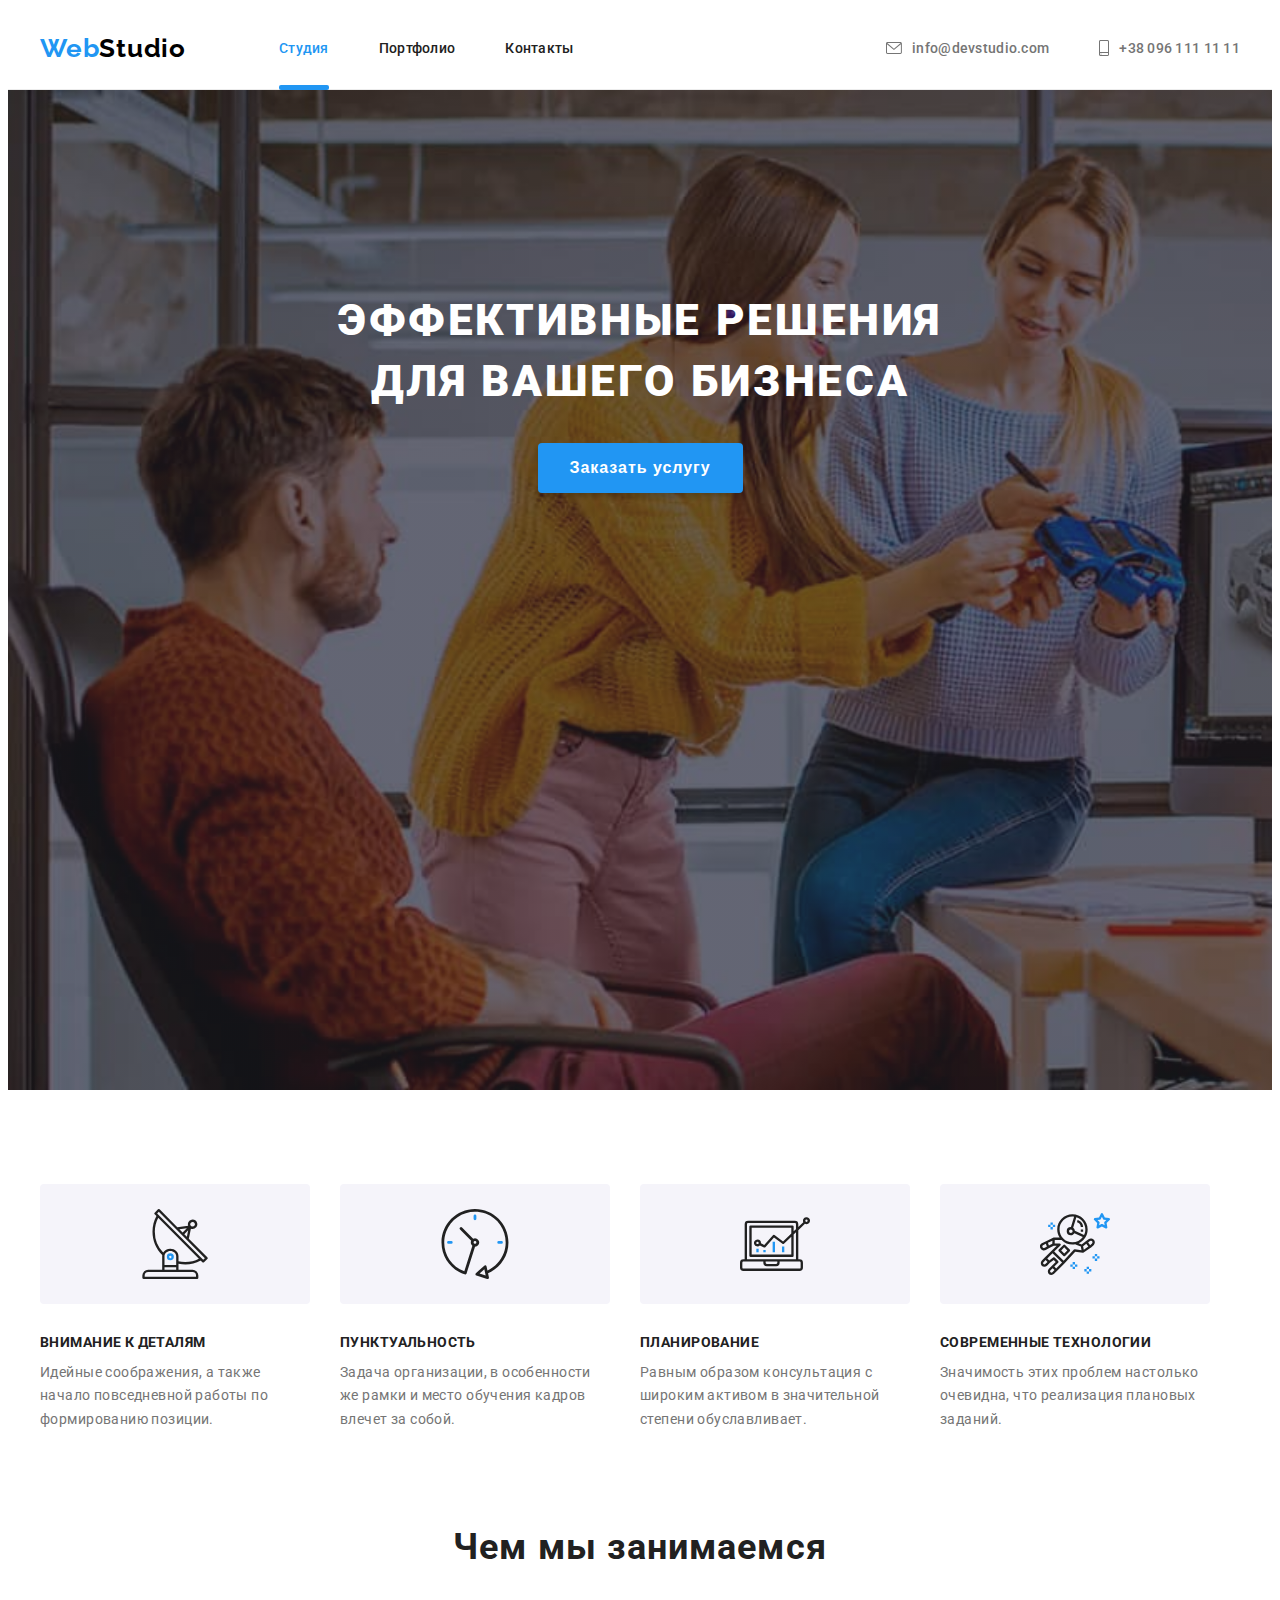
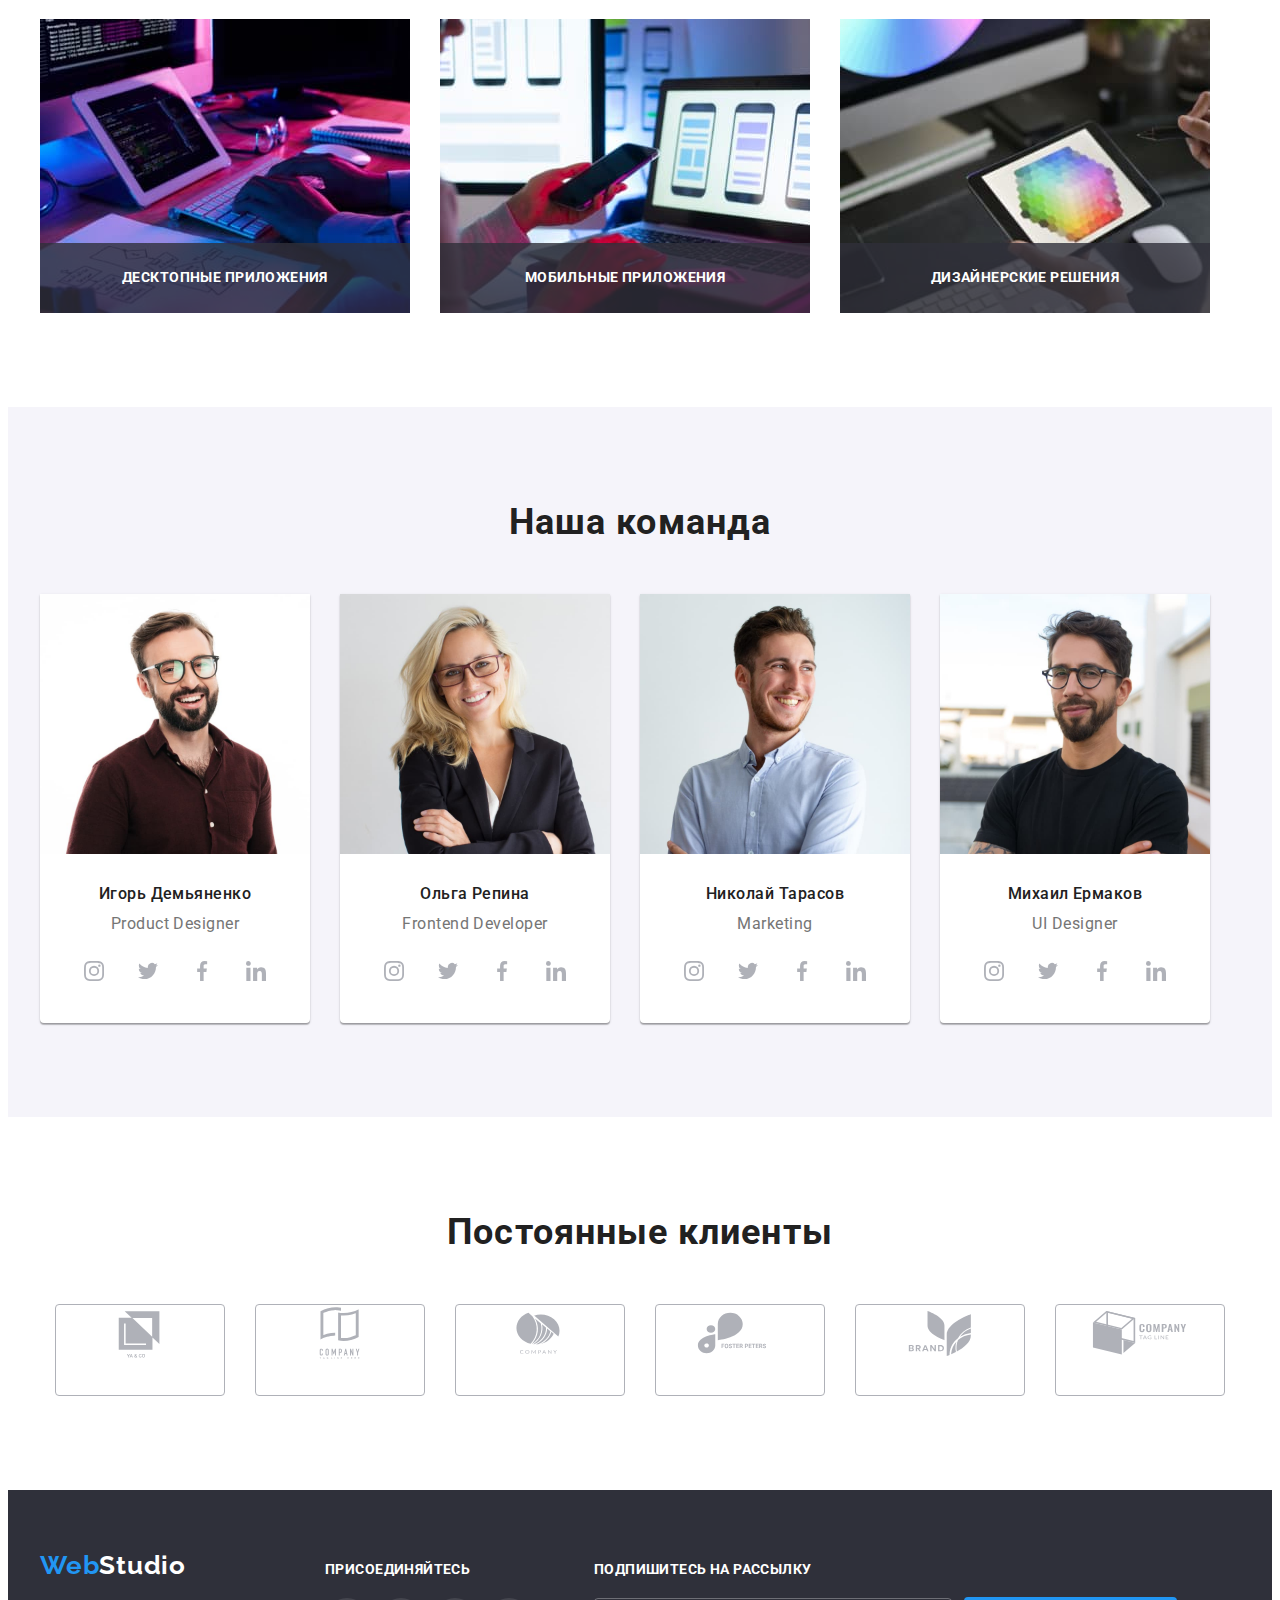
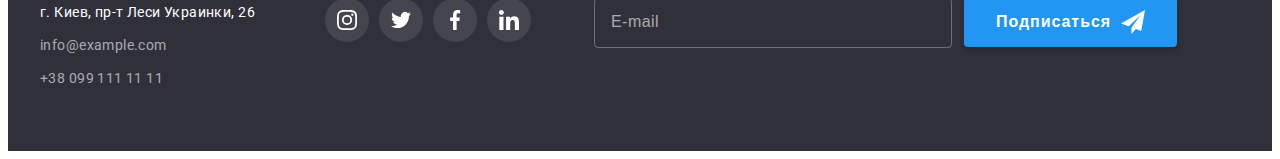
==== index.html @ 8b1d90b0 "clone" ====
<!DOCTYPE html>
<html lang="ru">
    <head>
        <meta charset="UTF-8" />
        <meta http-equiv="X-UA-Compatible" content="IE=edge" />
        <meta name="viewport" content="width=device-width, initial-scale=1.0" />
        <title>WebStudio</title>
        <link rel="preconnect" href="https://fonts.googleapis.com" />
        <link rel="preconnect" href="https://fonts.gstatic.com" crossorigin />
        <link
            href="https://fonts.googleapis.com/css2?family=Raleway:wght@700&family=Roboto:wght@400;500;700;900&display=swap"
            rel="stylesheet"
        />
        <link
            rel="stylesheet"
            href="https://cdnjs.cloudflare.com/ajax/libs/modern-normalize/1.1.0/modern-normalize.min.css"
            integrity="sha512-wpPYUAdjBVSE4KJnH1VR1HeZfpl1ub8YT/NKx4PuQ5NmX2tKuGu6U/JRp5y+Y8XG2tV+wKQpNHVUX03MfMFn9Q=="
            crossorigin="anonymous"
            referrerpolicy="no-referrer"
        />
        <link rel="stylesheet" href="./css/style.css" />
    </head>

    <body>
        <!-- HEADER -->
        <header class="header">
            <div class="header-container container">
                <nav class="navigation">
                    <a lang="en" class="logo-header logo" href="./index.html"
                        >Web<span class="logo-accent-header">Studio</span></a
                    >
                    <ul class="nav-list list">
                        <li class="nav-list-item">
                            <a class="nav-list-link current" href="">Студия</a>
                        </li>
                        <li class="nav-list-item">
                            <a class="nav-list-link" href="./portfolio.html"
                                >Портфолио</a
                            >
                        </li>
                        <li class="nav-list-item">
                            <a class="nav-list-link" href="">Контакты</a>
                        </li>
                    </ul>
                </nav>
                <ul class="contact-list list">
                    <li class="contact-list-item">
                        <a
                            class="contact-list-link"
                            href="mailto:info@devstudio.com"
                        >
                            <svg class="icon-header" width="16" height="12">
                                <use
                                    href="./images/icons.svg#icon-envelope"
                                ></use>
                            </svg>
                            info@devstudio.com
                        </a>
                    </li>
                    <li class="contact-list-item">
                        <a class="contact-list-link" href="tel:+380961111111">
                            <svg class="icon-header" width="10" height="16">
                                <use
                                    href="./images/icons.svg#icon-smartphone"
                                ></use>
                            </svg>
                            +38 096 111 11 11</a
                        >
                    </li>
                </ul>
            </div>
        </header>

        <main>
            <!-- HERO -->
            <section class="hero">
                <div class="hero-container container">
                    <h1 class="main-title title">
                        Эффективные решения для вашего бизнеса
                    </h1>
                    <button class="btn hero-btn" type="button" data-modal-open>
                        Заказать услугу
                    </button>
                </div>
            </section>

            <!-- BENEFITS -->
            <section class="benefits">
                <div class="benefits-container container">
                    <h2 class="title visually-hidden">Наши преимущества</h2>
                    <ul class="benefits-list list">
                        <li class="benefits-list-item">
                            <div class="benefits-background">
                                <svg
                                    class="benefits-icon"
                                    width="70"
                                    height="70"
                                >
                                    <use
                                        href="./images/icons.svg#icon-antenna"
                                    ></use>
                                </svg>
                            </div>
                            <h3 class="subtitle title-theme-dark">
                                Внимание к деталям
                            </h3>
                            <p class="description">
                                Идейные соображения, а также начало повседневной
                                работы по формированию позиции.
                            </p>
                        </li>
                        <li class="benefits-list-item">
                            <div class="benefits-background">
                                <svg
                                    class="benefits-icon"
                                    width="70"
                                    height="70"
                                >
                                    <use
                                        href="./images/icons.svg#icon-clock"
                                    ></use>
                                </svg>
                            </div>
                            <h3 class="subtitle title-theme-dark">
                                Пунктуальность
                            </h3>
                            <p class="description">
                                Задача организации, в особенности же рамки и
                                место обучения кадров влечет за собой.
                            </p>
                        </li>
                        <li class="benefits-list-item">
                            <div class="benefits-background">
                                <svg
                                    class="benefits-icon"
                                    width="70"
                                    height="70"
                                >
                                    <use
                                        href="./images/icons.svg#icon-diagram"
                                    ></use>
                                </svg>
                            </div>
                            <h3 class="subtitle title-theme-dark">
                                Планирование
                            </h3>
                            <p class="description">
                                Равным образом консультация с широким активом в
                                значительной степени обуславливает.
                            </p>
                        </li>
                        <li class="benefits-list-item">
                            <div class="benefits-background">
                                <svg
                                    class="benefits-icon"
                                    width="70"
                                    height="70"
                                >
                                    <use
                                        href="./images/icons.svg#icon-astronaut"
                                    ></use>
                                </svg>
                            </div>
                            <h3 class="subtitle title-theme-dark">
                                Современные технологии
                            </h3>
                            <p class="description">
                                Значимость этих проблем настолько очевидна, что
                                реализация плановых заданий.
                            </p>
                        </li>
                    </ul>
                </div>
            </section>

            <!-- SERVICES -->
            <section class="services container">
                <h2 class="services-title title">Чем мы занимаемся</h2>
                <ul class="services-list list">
                    <li class="services-list-item">
                        <div class="services-image">
                            <img
                                src="./images/text-input.jpg"
                                alt="Ввод текста"
                                width="370"
                                height="294"
                            />
                            <div class="services-name">
                                <h3 class="services-description">
                                    Десктопные приложения
                                </h3>
                            </div>
                        </div>
                    </li>
                    <li class="services-list-item">
                        <div class="services-image">
                            <img
                                src="./images/mobile.jpg"
                                alt="Работа с мобильным приложением"
                                width="370"
                                height="294"
                            />
                            <div class="services-name">
                                <h3 class="services-description">
                                    Мобильные приложения
                                </h3>
                            </div>
                        </div>
                    </li>
                    <li class="services-list-item">
                        <div class="services-image">
                            <img
                                src="./images/colors-palette.jpg"
                                alt="Работа с цветовой гаммой"
                                width="370"
                                height="294"
                            />
                            <div class="services-name">
                                <h3 class="services-description">
                                    Дизайнерские решения
                                </h3>
                            </div>
                        </div>
                    </li>
                </ul>
            </section>

            <!-- TEAM -->
            <section class="team">
                <div class="team-container container">
                    <h2 class="team-title title">Наша команда</h2>
                    <ul class="employees-list list">
                        <li class="employee-card">
                            <img
                                class="employee-photo"
                                src="./images/product-designer.jpg"
                                alt="Игорь Демьяненко"
                                width="270"
                                height="260"
                            />
                            <div class="employee-description">
                                <h3 class="employee-name">Игорь Демьяненко</h3>
                                <p lang="en" class="employee-position">
                                    Product Designer
                                </p>
                                <ul class="social-link-list list">
                                    <li class="social-list-item">
                                        <a href="" class="social-link">
                                            <svg
                                                class="social-link-logo"
                                                width="20"
                                                height="20"
                                            >
                                                <use
                                                    href="./images/icons.svg#icon-instagram"
                                                ></use>
                                            </svg>
                                        </a>
                                    </li>
                                    <li class="social-list-item">
                                        <a href="" class="social-link">
                                            <svg
                                                class="social-link-logo"
                                                width="20"
                                                height="20"
                                            >
                                                <use
                                                    href="./images/icons.svg#icon-twitter"
                                                ></use>
                                            </svg>
                                        </a>
                                    </li>
                                    <li class="social-list-item">
                                        <a href="" class="social-link">
                                            <svg
                                                class="social-link-logo"
                                                width="20"
                                                height="20"
                                            >
                                                <use
                                                    href="./images/icons.svg#icon-facebook"
                                                ></use>
                                            </svg>
                                        </a>
                                    </li>
                                    <li class="social-list-item">
                                        <a href="" class="social-link">
                                            <svg
                                                class="social-link-logo"
                                                width="20"
                                                height="20"
                                            >
                                                <use
                                                    href="./images/icons.svg#icon-linkedin"
                                                ></use>
                                            </svg>
                                        </a>
                                    </li>
                                </ul>
                            </div>
                        </li>
                        <li class="employee-card">
                            <img
                                class="employee-photo"
                                src="./images/frontend-developer.jpg"
                                alt="Ольга Репина"
                                width="270"
                                height="260"
                            />
                            <div class="employee-description">
                                <h3 class="employee-name">Ольга Репина</h3>
                                <p lang="en" class="employee-position">
                                    Frontend Developer
                                </p>
                                <ul class="social-link-list list">
                                    <li class="social-list-item">
                                        <a href="" class="social-link">
                                            <svg
                                                class="social-link-logo"
                                                width="20"
                                                height="20"
                                            >
                                                <use
                                                    href="./images/icons.svg#icon-instagram"
                                                ></use>
                                            </svg>
                                        </a>
                                    </li>
                                    <li class="social-list-item">
                                        <a href="" class="social-link">
                                            <svg
                                                class="social-link-logo"
                                                width="20"
                                                height="20"
                                            >
                                                <use
                                                    href="./images/icons.svg#icon-twitter"
                                                ></use>
                                            </svg>
                                        </a>
                                    </li>
                                    <li class="social-list-item">
                                        <a href="" class="social-link">
                                            <svg
                                                class="social-link-logo"
                                                width="20"
                                                height="20"
                                            >
                                                <use
                                                    href="./images/icons.svg#icon-facebook"
                                                ></use>
                                            </svg>
                                        </a>
                                    </li>
                                    <li class="social-list-item">
                                        <a href="" class="social-link">
                                            <svg
                                                class="social-link-logo"
                                                width="20"
                                                height="20"
                                            >
                                                <use
                                                    href="./images/icons.svg#icon-linkedin"
                                                ></use>
                                            </svg>
                                        </a>
                                    </li>
                                </ul>
                            </div>
                        </li>
                        <li class="employee-card">
                            <img
                                class="employee-photo"
                                src="./images/marketing.jpg"
                                alt="Николай Тарасов"
                                width="270"
                                height="260"
                            />
                            <div class="employee-description">
                                <h3 class="employee-name">Николай Тарасов</h3>
                                <p lang="en" class="employee-position">
                                    Marketing
                                </p>
                                <ul class="social-link-list list">
                                    <li class="social-list-item">
                                        <a href="" class="social-link">
                                            <svg
                                                class="social-link-logo"
                                                width="20"
                                                height="20"
                                            >
                                                <use
                                                    href="./images/icons.svg#icon-instagram"
                                                ></use>
                                            </svg>
                                        </a>
                                    </li>
                                    <li class="social-list-item">
                                        <a href="" class="social-link">
                                            <svg
                                                class="social-link-logo"
                                                width="20"
                                                height="20"
                                            >
                                                <use
                                                    href="./images/icons.svg#icon-twitter"
                                                ></use>
                                            </svg>
                                        </a>
                                    </li>
                                    <li class="social-list-item">
                                        <a href="" class="social-link">
                                            <svg
                                                class="social-link-logo"
                                                width="20"
                                                height="20"
                                            >
                                                <use
                                                    href="./images/icons.svg#icon-facebook"
                                                ></use>
                                            </svg>
                                        </a>
                                    </li>
                                    <li class="social-list-item">
                                        <a href="" class="social-link">
                                            <svg
                                                class="social-link-logo"
                                                width="20"
                                                height="20"
                                            >
                                                <use
                                                    href="./images/icons.svg#icon-linkedin"
                                                ></use>
                                            </svg>
                                        </a>
                                    </li>
                                </ul>
                            </div>
                        </li>
                        <li class="employee-card">
                            <img
                                class="employee-photo"
                                src="./images/ui-designer.jpg"
                                alt="Михаил Ермаков"
                                width="270"
                                height="260"
                            />
                            <div class="employee-description">
                                <h3 class="employee-name">Михаил Ермаков</h3>
                                <p lang="en" class="employee-position">
                                    UI Designer
                                </p>
                                <ul class="social-link-list list">
                                    <li class="social-list-item">
                                        <a href="" class="social-link">
                                            <svg
                                                class="social-link-logo"
                                                width="20"
                                                height="20"
                                            >
                                                <use
                                                    href="./images/icons.svg#icon-instagram"
                                                ></use>
                                            </svg>
                                        </a>
                                    </li>
                                    <li class="social-list-item">
                                        <a href="" class="social-link">
                                            <svg
                                                class="social-link-logo"
                                                width="20"
                                                height="20"
                                            >
                                                <use
                                                    href="./images/icons.svg#icon-twitter"
                                                ></use>
                                            </svg>
                                        </a>
                                    </li>
                                    <li class="social-list-item">
                                        <a href="" class="social-link">
                                            <svg
                                                class="social-link-logo"
                                                width="20"
                                                height="20"
                                            >
                                                <use
                                                    href="./images/icons.svg#icon-facebook"
                                                ></use>
                                            </svg>
                                        </a>
                                    </li>
                                    <li class="social-list-item">
                                        <a href="" class="social-link">
                                            <svg
                                                class="social-link-logo"
                                                width="20"
                                                height="20"
                                            >
                                                <use
                                                    href="./images/icons.svg#icon-linkedin"
                                                ></use>
                                            </svg>
                                        </a>
                                    </li>
                                </ul>
                            </div>
                        </li>
                    </ul>
                </div>
            </section>

            <!-- CLIENTS -->
            <section class="clients">
                <div class="clients-container container">
                    <h2 class="clients-title title">Постоянные клиенты</h2>
                    <ul class="clients-list list">
                        <li class="clients-list-item">
                            <a class="clients-link" href="">
                                <svg
                                    class="clients-logo"
                                    width="106"
                                    height="60"
                                >
                                    <use
                                        href="./images/icons.svg#icon-logo-ya"
                                    ></use>
                                </svg>
                            </a>
                        </li>
                        <li class="clients-list-item">
                            <a class="clients-link" href="">
                                <svg
                                    class="clients-logo"
                                    width="106"
                                    height="60"
                                >
                                    <use
                                        href="./images/icons.svg#icon-logo-company-tag"
                                    ></use>
                                </svg>
                            </a>
                        </li>
                        <li class="clients-list-item">
                            <a class="clients-link" href="">
                                <svg
                                    class="clients-logo"
                                    width="106"
                                    height="60"
                                >
                                    <use
                                        href="./images/icons.svg#icon-logo-company"
                                    ></use>
                                </svg>
                            </a>
                        </li>
                        <li class="clients-list-item">
                            <a class="clients-link" href="">
                                <svg
                                    class="clients-logo"
                                    width="106"
                                    height="60"
                                >
                                    <use
                                        href="./images/icons.svg#icon-logo-foster"
                                    ></use>
                                </svg>
                            </a>
                        </li>
                        <li class="clients-list-item">
                            <a class="clients-link" href="">
                                <svg
                                    class="clients-logo"
                                    width="106"
                                    height="60"
                                >
                                    <use
                                        href="./images/icons.svg#icon-logo-brand"
                                    ></use>
                                </svg>
                            </a>
                        </li>
                        <li class="clients-list-item">
                            <a class="clients-link" href="">
                                <svg
                                    class="clients-logo"
                                    width="106"
                                    height="60"
                                >
                                    <use
                                        href="./images/icons.svg#icon-logo-cube"
                                    ></use>
                                </svg>
                            </a>
                        </li>
                    </ul>
                </div>
            </section>
        </main>

        <footer class="footer">
            <div class="footer-container container">
                <div class="footer-first-column">
                    <a class="logo-footer logo" lang="en" href="./index.html"
                        >Web<span class="logo-accent-footer">Studio</span></a
                    >
                    <address>
                        <ul class="contact-list-footer list">
                            <li class="contact-list-item">
                                <a
                                    class="contact-list-link"
                                    href="https://goo.gl/maps/PYqKrLdg8AjsLL8RA"
                                    target="_blank"
                                    rel="noopener noreferrer"
                                    ><span class="legal-address"
                                        >г. Киев, пр-т Леси Украинки, 26</span
                                    ></a
                                >
                            </li>
                            <li class="contact-list-item">
                                <a
                                    class="contact-list-footer link"
                                    href="mailto:info@example.com"
                                    >info@example.com</a
                                >
                            </li>
                            <li class="contact-list-item">
                                <a
                                    class="contact-list-footer link"
                                    href="tel:+380961111111"
                                    >+38 099 111 11 11</a
                                >
                            </li>
                        </ul>
                    </address>
                </div>
                <div class="subscription-buttons">
                    <p class="join">Присоединяйтесь</p>
                    <ul class="social-link-list-footer list">
                        <li class="social-list-item-footer">
                            <a href="" class="social-link-footer">
                                <svg
                                    class="social-link-logo-footer"
                                    width="20"
                                    height="20"
                                >
                                    <use
                                        href="./images/icons.svg#icon-instagram"
                                    ></use>
                                </svg>
                            </a>
                        </li>
                        <li class="social-list-item-footer">
                            <a href="" class="social-link-footer">
                                <svg
                                    class="social-link-logo-footer"
                                    width="20"
                                    height="20"
                                >
                                    <use
                                        href="./images/icons.svg#icon-twitter"
                                    ></use>
                                </svg>
                            </a>
                        </li>
                        <li class="social-list-item-footer">
                            <a href="" class="social-link-footer">
                                <svg
                                    class="social-link-logo-footer"
                                    width="20"
                                    height="20"
                                >
                                    <use
                                        href="./images/icons.svg#icon-facebook"
                                    ></use>
                                </svg>
                            </a>
                        </li>
                        <li class="social-list-item-footer">
                            <a href="" class="social-link-footer">
                                <svg
                                    class="social-link-logo-footer"
                                    width="20"
                                    height="20"
                                >
                                    <use
                                        href="./images/icons.svg#icon-linkedin"
                                    ></use>
                                </svg>
                            </a>
                        </li>
                    </ul>
                </div>

                <div class="mail-outs">
                    <p class="subcribe">Подпишитесь на рассылку</p>
                    <form class="footer-form">
                        <label for="">
                            <input
                                type="email"
                                name="email"
                                placeholder="E-mail"
                            />
                        </label>
                        <button class="btn footer-btn" type="submit">
                            Подписаться
                            <svg class="icon-send" width="24" height="24">
                                <use href="./images/icons.svg#icon-send"></use>
                            </svg>
                        </button>
                    </form>
                </div>
            </div>
        </footer>

        <div class="backdrop is-hidden" data-modal>
            <div class="modal">
                <button type="button" class="modal-close-btn" data-modal-close>
                    <svg class="modal-close-icon" width="11" height="11">
                        <use href="./images/icons.svg#close-icon"></use>
                    </svg>
                </button>

                <form class="modal-form">
                    <p class="modal-appeal">
                        Оставьте свои данные, мы вам перезвоним
                    </p>
                    <div class="modal-form-field">
                        <label for="name" class="modal-label">Имя </label>
                        <div class="contact-input-wrapper">
                            <input
                                class="contact-input"
                                type="name"
                                name="name"
                                id="name"
                            />
                            <svg class="contact-icon" width="18" height="18">
                                <use
                                    href="./images/icons.svg#person-icon"
                                ></use>
                            </svg>
                        </div>
                    </div>
                    <div class="modal-form-field">
                        <label for="tel" class="modal-label">Телефон </label>
                        <div class="contact-input-wrapper">
                            <input
                                class="contact-input"
                                type="tel"
                                name="tel"
                                id="tel"
                            />
                            <svg class="contact-icon" width="18" height="18">
                                <use href="./images/icons.svg#phone-icon"></use>
                            </svg>
                        </div>
                    </div>
                    <div class="modal-form-field">
                        <label for="mail" class="modal-label">Почта </label>
                        <div class="contact-input-wrapper">
                            <input
                                class="contact-input"
                                type="email"
                                name="email"
                                id="mail"
                            />
                            <svg class="contact-icon" width="18" height="18">
                                <use href="./images/icons.svg#email-icon"></use>
                            </svg>
                        </div>
                    </div>
                    <div class="modal-form-field">
                        <label for="comment" class="modal-label"
                            >Комментарий</label
                        >
                        <textarea
                            class="comment-area"
                            name="comment"
                            id="comment"
                            placeholder="Введите текст"
                            rows="6"
                        ></textarea>
                    </div>
                    <div class="modal-form-field">
                        <div class="agreement-wrapper">
                            <input
                                class="checkbox visually-hidden"
                                type="checkbox"
                                name="agreement"
                                id="agree"
                            />
                            <label for="agree" class="checkbox-label"
                                >Соглашаюсь с рассылкой и принимаю
                                <a class="agreement-policy" href="#"
                                    >Условия договора</a
                                ></label
                            >
                        </div>
                    </div>
                    <button class="btn modal-btn" type="submit">
                        Отправить
                    </button>
                </form>
            </div>
        </div>

        <script src="./js/modal.js"></script>
    </body>
</html>
---- css/style.css ----
:root {
    --primary-font-family: 'Roboto', sans-serif;
    --secondary-font-family: 'Raleway', sans-serif;
    --primary-text-color-theme-dark: #212121;
    --secondary-text-color-theme-dark: #757575;
    --text-color-theme-light: #ffffff;
    --accent-color: #2196f3;
    --background-dark-theme: #2f303a;
    --background-light-theme: #f5f4fa;
    --logo-accent-header: #000000;
    --button-background-hover-focus: #188ce8;
    --text-color-contact: rgba(255, 255, 255, 0.6);
    --border-color: #ececec;
    --clients-logo-border: #afb1b8;
    --animation-timing-function: cubic-bezier(0.4, 0, 0.2, 1);
}

body {
    font-family: var(--primary-font-family);
    font-size: 14px;
    letter-spacing: 0.03em;

    color: var(--primary-text-color-theme-dark);
}

h1,
h2,
h3,
h4,
h5,
h6,
p {
    margin-top: 0;
    margin-bottom: 0;
}

ul,
ol {
    margin-top: 0;
    margin-bottom: 0;
    padding-left: 0;
}

.list {
    list-style: none;
}

a {
    text-decoration: none;
}

.container {
    width: 1200px;
    padding-left: 15px;
    padding-right: 15px;
    margin-left: auto;
    margin-right: auto;
}

img {
    display: block;
    max-width: 100%;
    height: auto;
}

/*=====START COMPONENTS=====*/

.logo {
    font-family: var(--secondary-font-family);
    font-weight: 700;
    font-size: 26px;
    line-height: 1.2;
    letter-spacing: 0.03em;

    color: var(--accent-color);
}

.logo-accent-header {
    color: var(--logo-accent-header);
}

.logo-accent-footer {
    color: var(--text-color-theme-light);
}

.btn {
    font-weight: 700;
    font-size: 16px;
    line-height: 1.87;
    letter-spacing: 0.06em;

    padding: 10px 32px;
    border: none;
    border-radius: 4px;

    box-shadow: 0px 4px 4px rgba(0, 0, 0, 0.15);
    background-color: var(--accent-color);
    color: var(--text-color-theme-light);

    cursor: pointer;

    transition: background-color 250ms var(--animation-timing-function);
}

.modal-btn:hover,
.modal-btn:focus {
    background-color: var(--button-background-hover-focus);
    color: var(--text-color-theme-light);
}

.title {
    font-weight: 700;
    font-size: 36px;
    line-height: 1.2;
    letter-spacing: 0.03em;
    text-align: center;

    color: var(--primary-text-color-theme-dark);
}

.visually-hidden {
    position: absolute;
    width: 1px;
    height: 1px;
    margin: -1px;
    padding: 0;
    overflow: hidden;
    border: 0;
    clip: rect(0 0 0 0);
}

section {
    padding-top: 94px;
    padding-bottom: 94px;
}

/*=====END COMPONENTS=====*/

/*=====START HEADER=====*/

.header {
    border-bottom: 1px solid var(--border-color);
}

.header-container {
    display: flex;
    align-items: center;
}

.navigation {
    display: flex;
    align-items: center;
}

.nav-list {
    display: flex;
}

.nav-list-item:not(:last-child) {
    margin-right: 50px;
}

.contact-list {
    display: flex;

    align-items: center;
    margin-left: auto;
}

.contact-list > .contact-list-item:not(:last-child) {
    margin-right: 50px;
}

.accent link {
    color: var(--accent-color);
}

.logo-header {
    margin-right: 93px;
}

.nav-list-link {
    position: relative;

    display: block;
    font-weight: 500;
    font-size: 14px;
    line-height: 1.2;
    letter-spacing: 0.02em;
    padding-top: 32px;
    padding-bottom: 32px;

    color: var(--primary-text-color-theme-dark);
}

.nav-list-link.current::after {
    content: '';
    position: absolute;
    left: 0;
    bottom: -1px;
    display: block;
    width: 100%;
    height: 5px;
    border-radius: 2px;
    background-color: var(--accent-color);
    transition: opacity 250ms var(--animation-timing-function);
}

.nav-list-link.current {
    color: var(--accent-color);
}

.nav-list-link:hover,
.nav-list-link:focus {
    color: var(--accent-color);
}

.contact-list-link {
    display: flex;
    align-items: center;
    font-weight: 500;
    font-size: 14px;
    line-height: 1.2;
    letter-spacing: 0.02em;

    color: var(--secondary-text-color-theme-dark);

    transition: color 250ms var(--animation-timing-function);
}

.contact-list-link:hover,
.contact-list-link:focus {
    color: var(--accent-color);
}

.icon-header {
    padding: 0;
    border: none;

    margin-right: 10px;

    fill: currentColor;
}

.icon-header:hover,
.icon-header:focus {
    fill: var(--accent-color);
}

/*=====END HEADER=====*/

/*=====START HERO=====*/

.hero {
    text-align: center;
    padding-top: 200px;
    padding-bottom: 200px;

    max-width: 1600px;
    margin: 0 auto;
    height: 600px;
    background-color: var(--background-dark-theme);
    background-image: linear-gradient(
            rgba(47, 48, 58, 0.4),
            rgba(47, 48, 58, 0.4)
        ),
        url(../images/hero-background.jpg);
    background-size: cover;
    background-repeat: no-repeat;
}

.main-title {
    font-weight: 900;
    font-size: 44px;
    line-height: 1.4;
    letter-spacing: 0.06em;
    text-transform: uppercase;

    width: 696px;
    margin: 0 auto 30px auto;

    color: var(--text-color-theme-light);
}

/*=====END HERO=====*/

/*=====START BENEFITS=====*/

.benefits-background {
    display: flex;
    background-color: var(--background-light-theme);

    margin-bottom: 30px;
    width: 270px;
    height: 120px;
    border-radius: 4px;
    align-items: center;
    justify-content: center;
}

.subtitle {
    font-weight: 700;
    font-size: 14px;
    line-height: 1.2;
    letter-spacing: 0.03em;
    text-transform: uppercase;

    margin-bottom: 10px;

    color: var(--primary-text-color-theme-dark);
}

.description {
    font-size: 14px;
    line-height: 1.7;
    letter-spacing: 0.03em;

    width: 270px;

    color: var(--secondary-text-color-theme-dark);
}

.benefits-list-item {
    display: block;
}

.benefits-list-item:not(:last-child) {
    margin-right: 30px;
}

.benefits-list {
    display: flex;
}

.services {
    padding-top: 0;
}

/*=====END BENEFITS======*/

/*=====START SERVICES=====*/

.services-title {
    margin-bottom: 50px;
}

.services-list {
    display: flex;
}

.services-list-item:not(:last-child) {
    margin-right: 30px;
}

.services-image {
    position: relative;
}

.services-description {
    position: absolute;
    left: 0;
    bottom: 0;

    width: 100%;
    height: 70px;
    display: flex;
    justify-content: center;
    align-items: center;

    font-size: 14px;
    line-height: 1.7;
    letter-spacing: 0.03em;

    color: var(--text-color-theme-light);
    text-transform: uppercase;
    text-align: center;
    background: rgba(47, 48, 58, 0.8);
}

/*=====END SERVICES=====*/

/*=====START TEAM=====*/

.team {
    background-color: var(--background-light-theme);
}

.team-title {
    margin-bottom: 50px;
}

.employees-list {
    display: flex;
}

.employee-card:not(:last-child) {
    margin-right: 30px;
}

.employee-card {
    box-shadow: 0px 1px 3px rgba(0, 0, 0, 0.12), 0px 1px 1px rgba(0, 0, 0, 0.14),
        0px 2px 1px rgba(0, 0, 0, 0.2);
    border-radius: 0px 0px 4px 4px;

    background-color: var(--text-color-theme-light);
}

.employee-description {
    padding: 30px 32px;
}

.employee-name {
    font-weight: 500;
    font-size: 16px;
    line-height: 1.2;
    letter-spacing: 0.03em;
    text-align: center;

    margin-bottom: 10px;

    color: var(--primary-text-color-theme-dark);
}

.employee-position {
    font-size: 16px;
    line-height: 1.2;
    letter-spacing: 0.03em;
    text-align: center;

    margin-bottom: 16px;

    color: var(--secondary-text-color-theme-dark);
}

.social-link-list {
    display: flex;
    align-items: center;
    justify-content: center;
}

.social-list-item:not(:last-child) {
    margin-right: 10px;
}

.social-link {
    display: flex;
    align-items: center;
    justify-content: center;
    width: 44px;
    height: 44px;
    background: #ffffff;
    border-radius: 50%;

    transition: background-color 250ms var(--animation-timing-function);
}

.social-link:hover,
.social-link:focus {
    background-color: var(--accent-color);
}

.social-link-logo {
    fill: var(--clients-logo-border);

    transition: fill 250ms var(--animation-timing-function);
}

.social-link:hover .social-link-logo,
.social-link:focus .social-link-logo {
    fill: var(--text-color-theme-light);
}

/*=====END TEAM=====*/

/*=====START CLIENTS=====*/

.clients-title {
    margin-bottom: 50px;
}

.clients-list {
    display: flex;
    align-items: center;
    justify-content: center;
}

.clients-list > .clients-list-item {
    display: flex;
    align-items: center;
    justify-content: center;

    width: 170px;
    height: 92px;

    border: 1px solid var(--clients-logo-border);
    box-sizing: border-box;
    border-radius: 4px;

    transition: border-color 250ms var(--animation-timing-function);
}

.clients-list-item:hover,
.clients-list-item:focus {
    border-color: var(--accent-color);
}

.clients-list-item:not(:last-child) {
    margin-right: 30px;
}

.clients-link {
    display: block;
    align-items: center;
    justify-content: center;

    width: 170px;
    height: 92px;

    padding: 16px 32px;

    transition: fill 250ms var(--animation-timing-function);
}

.clients-link:hover .clients-logo,
.clients-link:focus .clients-logo {
    fill: var(--accent-color);
}

.clients-logo {
    fill: var(--clients-logo-border);

    transition: fill 250ms var(--animation-timing-function);
}

/*=====END CLIENTS=====*/

/*=====START PORTFOLIO=====*/

.title-portfolio {
    font-weight: 900;
    font-size: 44px;
    line-height: 1.4;
    letter-spacing: 0.04em;
    text-transform: uppercase;

    color: var(--primary-text-color-theme-dark);
}

.filter {
    display: flex;
    justify-content: center;

    margin-bottom: 50px;
}

.filter-item-button {
    font-weight: 500;
    font-size: 16px;
    line-height: 1.6;
    letter-spacing: 0.03em;

    box-sizing: border-box;
    border-radius: 4px;
    padding: 6px 20px;
    border: none;

    background-color: var(--background-light-theme);
    color: var(--primary-text-color-theme-dark);

    cursor: pointer;

    transition: box-shadow 250ms var(--animation-timing-function),
        color 250ms var(--animation-timing-function),
        background-color 250ms var(--animation-timing-function);
}

.filter-item-button:hover,
.filter-item-button:focus,
.filter-item-button.current {
    background-color: var(--accent-color);
    color: var(--text-color-theme-light);
    box-shadow: 0px 3px 1px rgba(0, 0, 0, 0.1), 0px 1px 2px rgba(0, 0, 0, 0.08),
        0px 2px 2px rgba(0, 0, 0, 0.12);
}

.filter-item:not(:last-child) {
    margin-right: 8px;
}

.portfolio-list {
    display: flex;
    flex-wrap: wrap;
    margin-right: -30px;
    margin-bottom: -30px;
}

.portfolio-item {
    margin-right: 30px;
    margin-bottom: 30px;
    flex-basis: calc((100% - 3 * 30px) / 3);
}

.project-card {
    display: block;
    background-color: var(--text-color-theme-light);
    transition: box-shadow 250ms var(--animation-timing-function);
}

.portfolio-item:hover .project-card,
.portfolio-item:focus .project-card {
    box-shadow: 0px 1px 1px rgba(0, 0, 0, 0.12), 0px 4px 4px rgba(0, 0, 0, 0.06),
        1px 4px 6px rgba(0, 0, 0, 0.16);
}

.image-wrapper {
    position: relative;
    overflow: hidden;
}

.overlay {
    position: absolute;
    top: 0;
    right: 0;
    width: 100%;
    height: 100%;
    padding: 63px 24px;

    font-size: 18px;
    font-weight: 400;
    line-height: 1.5;
    letter-spacing: 0.03em;

    color: var(--text-color-theme-light);
    background: rgba(33, 150, 243, 0.9);

    transform: translateY(101%);
    transition: transform 250ms var(--animation-timing-function);
}

.project-card:hover .overlay,
.project-card:focus .overlay {
    transform: translateY(0%);
}

.portfolio-description {
    background: #ffffff;
    border: 1px solid #eeeeee;
    box-sizing: border-box;
    border-top: none;

    padding: 20px 24px;
}

.project-name {
    font-weight: 700;
    font-size: 18px;
    line-height: 2;
    letter-spacing: 0.06em;
    margin-bottom: 4px;

    color: var(--primary-text-color-theme-dark);
}

.project-type {
    font-size: 16px;
    line-height: 1.9;
    letter-spacing: 0.03em;

    color: var(--secondary-text-color-theme-dark);
}

/*=====END PORTFOLIO=====*/

/*=====START FOOTER=====*/

.footer {
    background-color: var(--background-dark-theme);

    padding-top: 60px;
    padding-bottom: 60px;
}

.footer-container {
    display: flex;
    align-items: baseline;
}

.logo-footer {
    display: inline-block;

    margin-bottom: 20px;
}

.contact-list-footer > .contact-list-item:not(:last-child) {
    margin-bottom: 9px;
}

.legal-address {
    font-weight: 400;
    font-size: 14px;
    line-height: 1.7;
    letter-spacing: 0.03em;

    color: var(--text-color-theme-light);

    transition: color 250ms var(--animation-timing-function);
}

.legal-address:hover,
.legal-address:focus {
    color: var(--accent-color);
}

.contact-list-footer {
    font-size: 14px;
    line-height: 1.7;
    letter-spacing: 0.03em;
    font-style: normal;

    color: rgba(255, 255, 255, 0.6);

    transition: color 250ms var(--animation-timing-function);
}

.contact-list-footer:hover,
.contact-list-footer:focus {
    color: var(--accent-color);
}

.subscription-buttons {
    margin-left: 70px;
}

.join {
    font-weight: 700;
    font-size: 14px;
    line-height: 1.2;
    letter-spacing: 0.03em;
    text-transform: uppercase;

    color: var(--text-color-theme-light);
}

.social-link-footer {
    display: flex;
    align-items: center;
    justify-content: center;
    width: 44px;
    height: 44px;
    background: rgba(255, 255, 255, 0.1);
    border-radius: 50%;

    transition: background-color 250ms var(--animation-timing-function);
}

.social-link-list-footer {
    display: flex;
    margin-top: 20px;

    transition: background-color 250ms var(--animation-timing-function);
}

.social-list-item-footer:not(:last-child) {
    margin-right: 10px;
}

.social-link-footer:hover,
.social-link-footer:focus {
    background-color: var(--accent-color);
}

.social-link-logo-footer {
    fill: var(--text-color-theme-light);
    transition: fill 250ms var(--animation-timing-function);
}

.social-link-footer:hover .social-link-logo-footer,
.social-link-footer:focus .social-link-logo-footer {
    fill: var(--text-color-theme-light);
}

.mail-outs {
    margin: 0 auto;
}

.subcribe {
    font-weight: 700;
    font-size: 14px;
    line-height: 1.2;
    letter-spacing: 0.03em;
    text-transform: uppercase;

    color: var(--text-color-theme-light);
}

.footer-form {
    display: flex;
    align-items: baseline;
}

.footer-form input {
    width: 358px;
    height: 50px;
    border: 1px solid rgba(255, 255, 255, 0.3);
    box-sizing: border-box;
    border-radius: 4px;

    padding: 15px 16px;
    margin-top: 20px;
    margin-right: 12px;

    color: var(--text-color-theme-light);
    background: transparent;

    transition: border-color 250ms var(--animation-timing-function);
}

.footer-form input:focus {
    outline: none;
    border-color: var(--accent-color);
}

.footer-form input::placeholder {
    font-size: 16px;
    line-height: 1.2;
    letter-spacing: 0.03em;

    color: rgba(255, 255, 255, 0.6);
}

.footer-btn {
    display: flex;
    justify-content: center;
    align-items: center;
}

.icon-send {
    margin-left: 10px;
}

/*=====END FOOTER=====*/

.backdrop {
    position: fixed;
    top: 0;
    left: 0;
    width: 100vw;
    height: 100vh;

    background: rgba(0, 0, 0, 0.2);

    transition: opacity 300ms var(--animation-timing-function),
        visibility 300ms var(--animation-timing-function);
}

.backdrop.is-hidden {
    opacity: 0;
    visibility: hidden;
    pointer-events: none;
}

.modal {
    position: absolute;
    top: 50%;
    left: 50%;
    transform: translate(-50%, -50%);
    width: 530px;
    height: 580px;
    padding: 40px;

    background-color: var(--text-color-theme-light);
    box-shadow: 0px 1px 3px rgba(0, 0, 0, 0.12), 0px 1px 1px rgba(0, 0, 0, 0.14),
        0px 2px 1px rgba(0, 0, 0, 0.2);
    border-radius: 4px;
}

.modal-close-btn {
    position: absolute;

    top: 8px;
    right: 8px;
    display: flex;
    align-items: center;
    justify-content: center;

    width: 30px;
    height: 30px;
    border-radius: 50%;
    border: 1px solid rgba(0, 0, 0, 0.1);
    background-color: transparent;
    padding: 0;
    cursor: pointer;
}

.modal-close-btn:hover {
    fill: var(--accent-color);
}

.modal-appeal {
    font-size: 20px;
    font-weight: 700;
    line-height: 1.15;
    letter-spacing: 0.03em;
    text-align: center;

    margin-bottom: 12px;

    color: var(--primary-text-color-theme-dark);
}

.modal-form {
    width: 450px;
}

.modal-form-field {
    display: flex;
    flex-direction: column;
}

.modal-label {
    margin-bottom: 4px;
}

.modal-form-field input {
    border: 1px solid rgba(33, 33, 33, 0.2);
    border-radius: 4px;
    padding: 12px 10px 12px 42px;
    outline: none;

    transition: border-color 250ms var(--animation-timing-function);
}

.modal-form-field input:focus {
    border-color: var(--accent-color);
}

.modal-label {
    display: inline;
    font-size: 12px;
    line-height: 1.16;
    letter-spacing: 0.01em;

    color: var(--secondary-text-color-theme-dark);
}

.contact-input-wrapper {
    position: relative;
    margin-bottom: 10px;
}

.contact-input {
    width: 100%;
}

.contact-icon {
    position: absolute;
    top: 50%;
    left: 15px;
    transform: translateY(-50%);
    color: var(--primary-text-color-theme-dark);

    transition: fill 250ms var(--animation-timing-function);
}

.contact-input:focus + .contact-icon {
    fill: var(--accent-color);
}

.comment-area {
    border: 1px solid rgba(33, 33, 33, 0.2);
    border-radius: 4px;
    resize: none;
    padding: 12px 16px;
    margin-bottom: 20px;
    outline: none;

    transition: border-color 250ms var(--animation-timing-function);
}

.comment-area:focus {
    border-color: var(--accent-color);
}

.comment-area::placeholder {
    line-height: 1.14;
    letter-spacing: 0.01em;

    color: rgba(117, 117, 117, 0.5);
}

.agreement-wrapper {
    display: flex;
    align-items: center;
    margin: 0 auto 30px auto;
}

.agreement-policy {
    text-decoration: underline;
    color: var(--accent-color);
}

.modal-btn {
    display: block;
    margin: 0 auto;
    padding: 10px 56px;
}

.checkbox-label {
    line-height: 1.17;
    letter-spacing: 0.03em;
    color: var(--secondary-text-color-theme-dark);
}

.checkbox-label::before {
    content: '';
    display: inline-block;
    width: 16px;
    height: 15px;
    border: 2px solid var(--logo-accent-header);
    border-radius: 2px;
    cursor: pointer;

    margin-right: 9px;
}

.checkbox:checked + .checkbox-label::before {
    border-color: transparent;
    background-image: url(../images/icon-check.svg);
    background-color: var(--accent-color);
    background-repeat: no-repeat;
    background-size: contain;
}
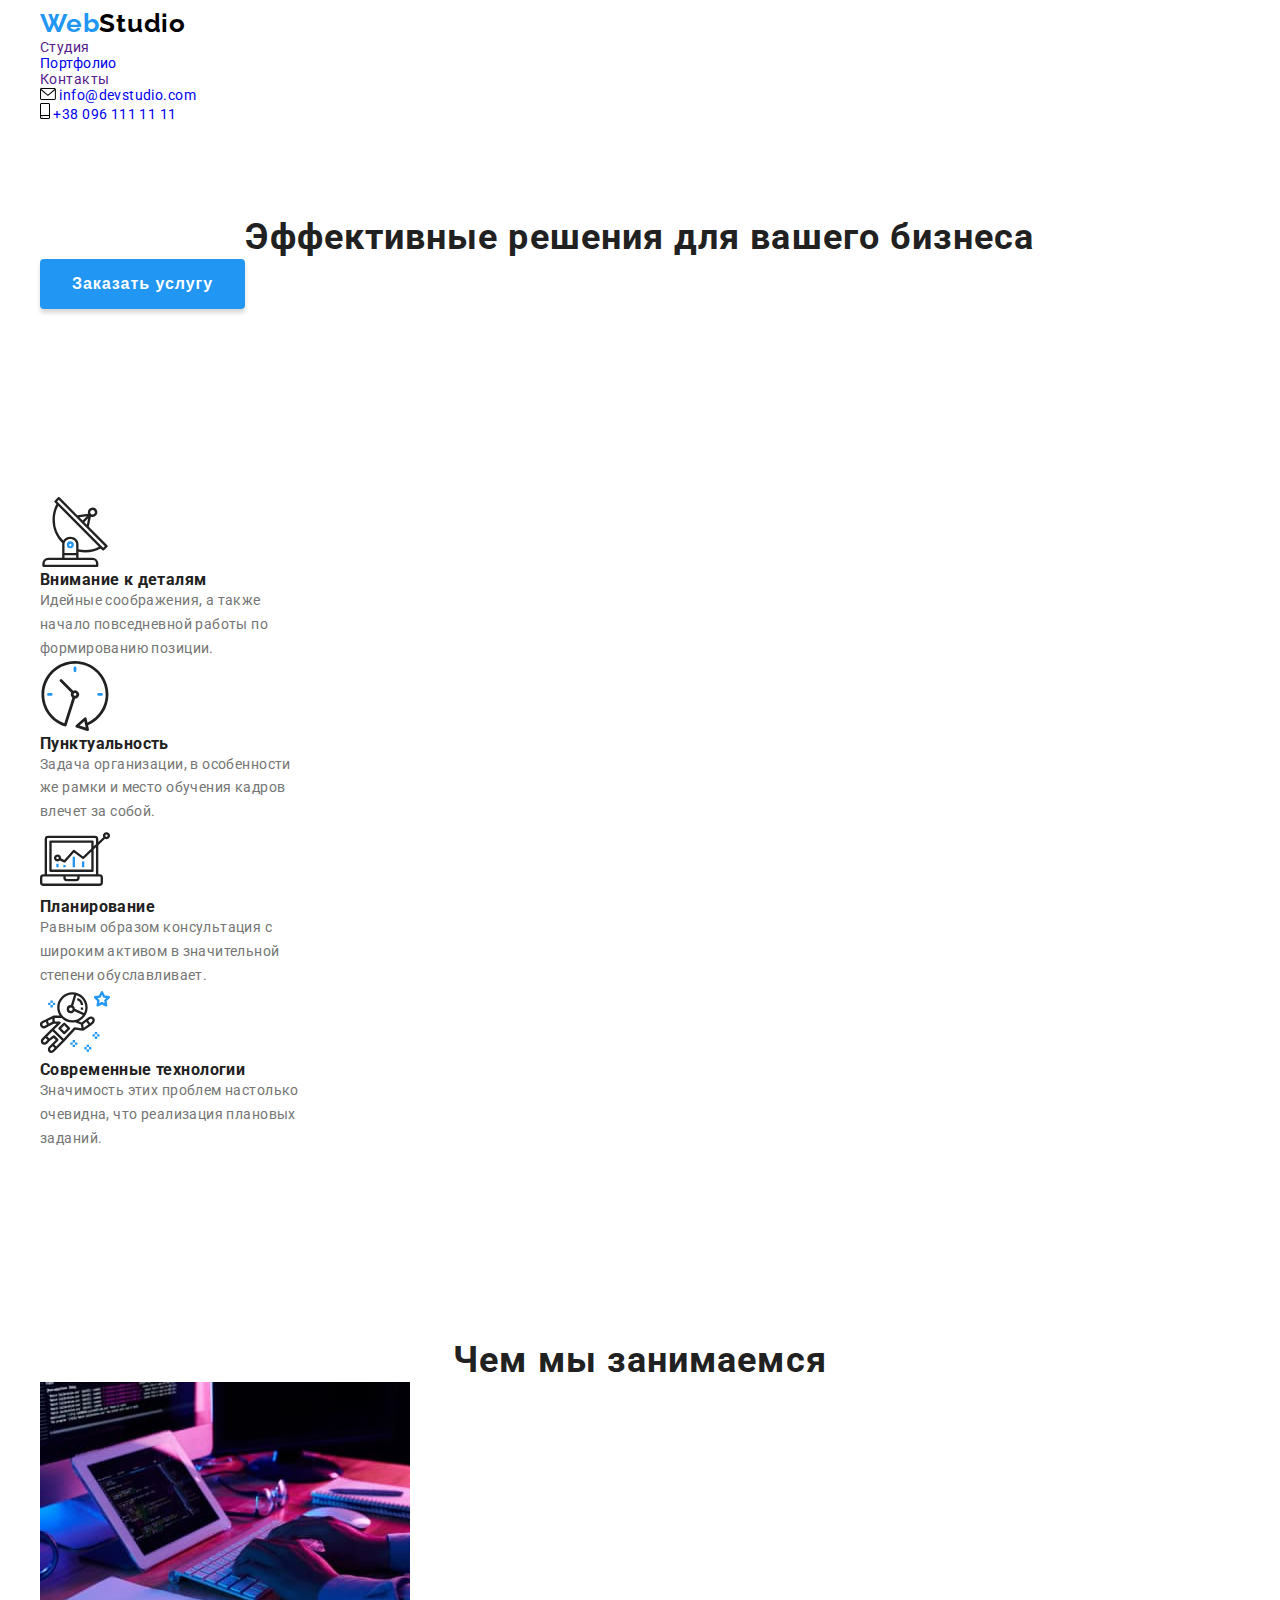
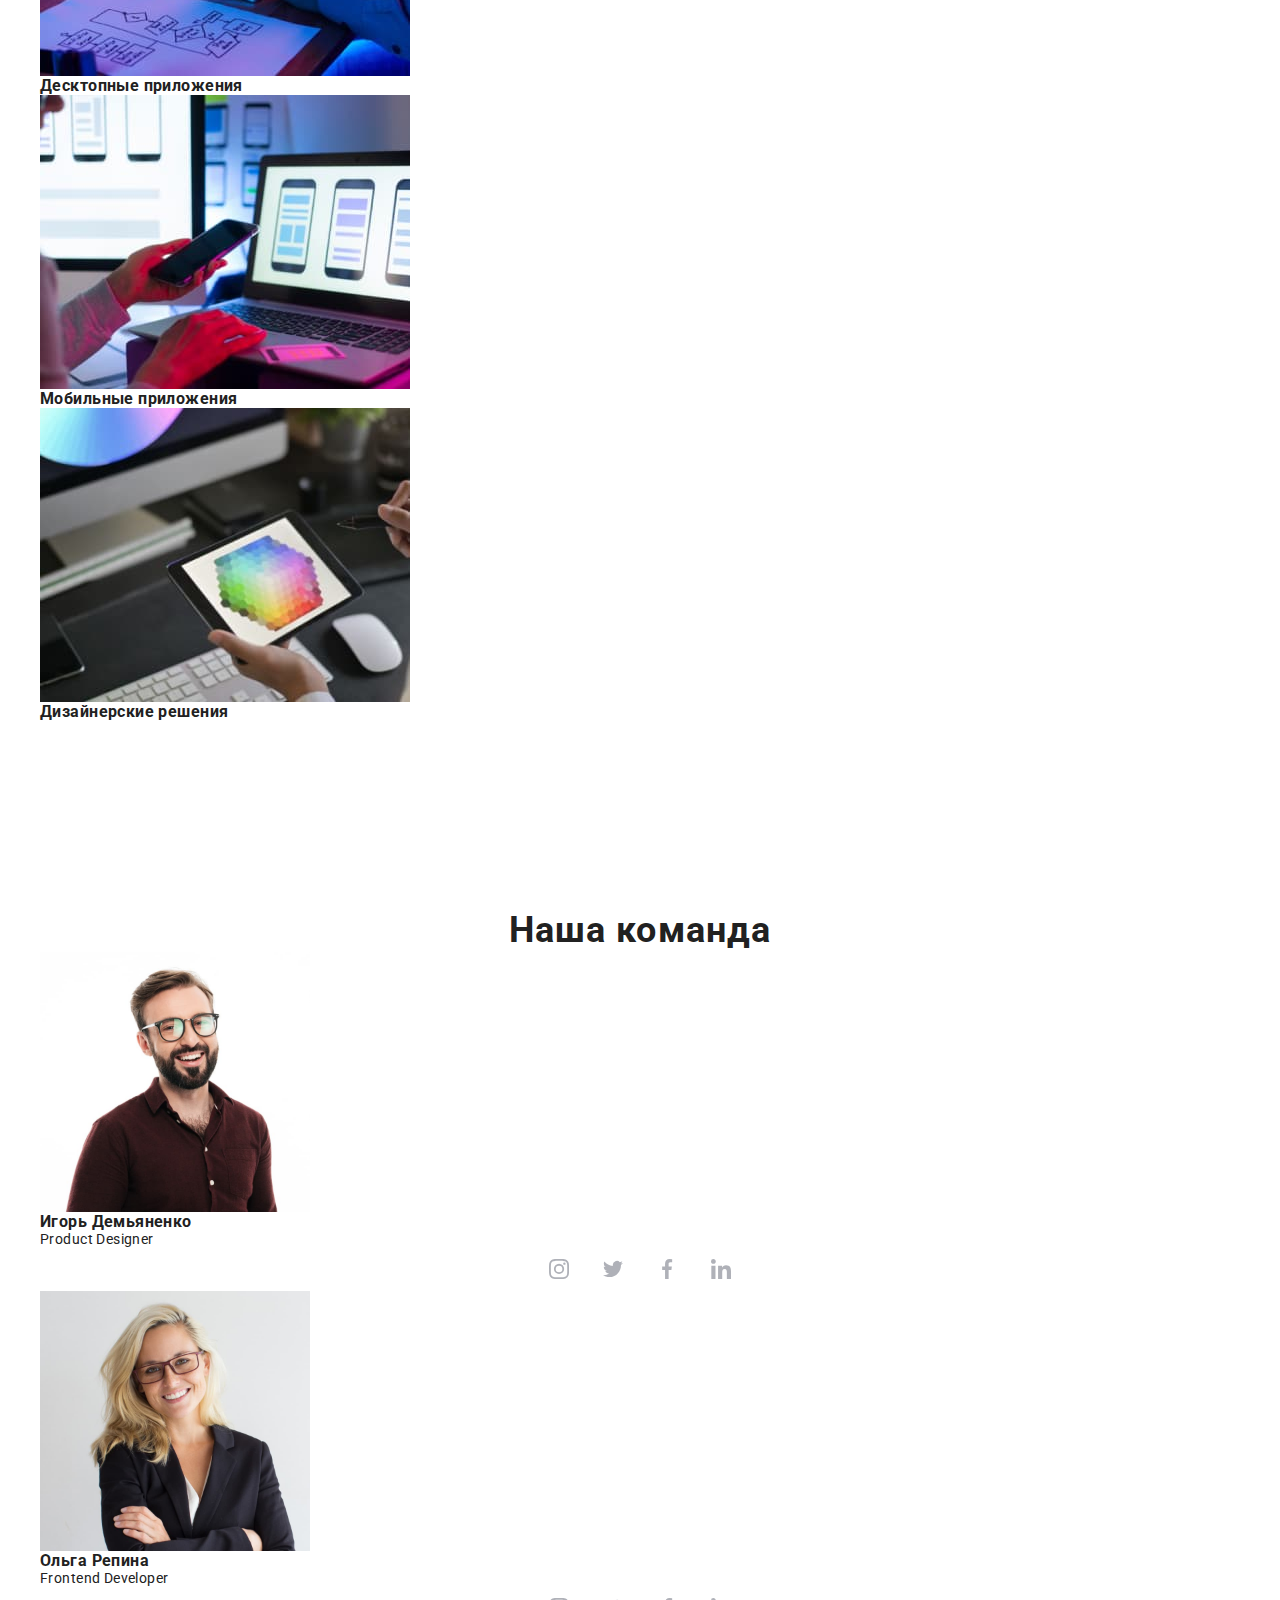
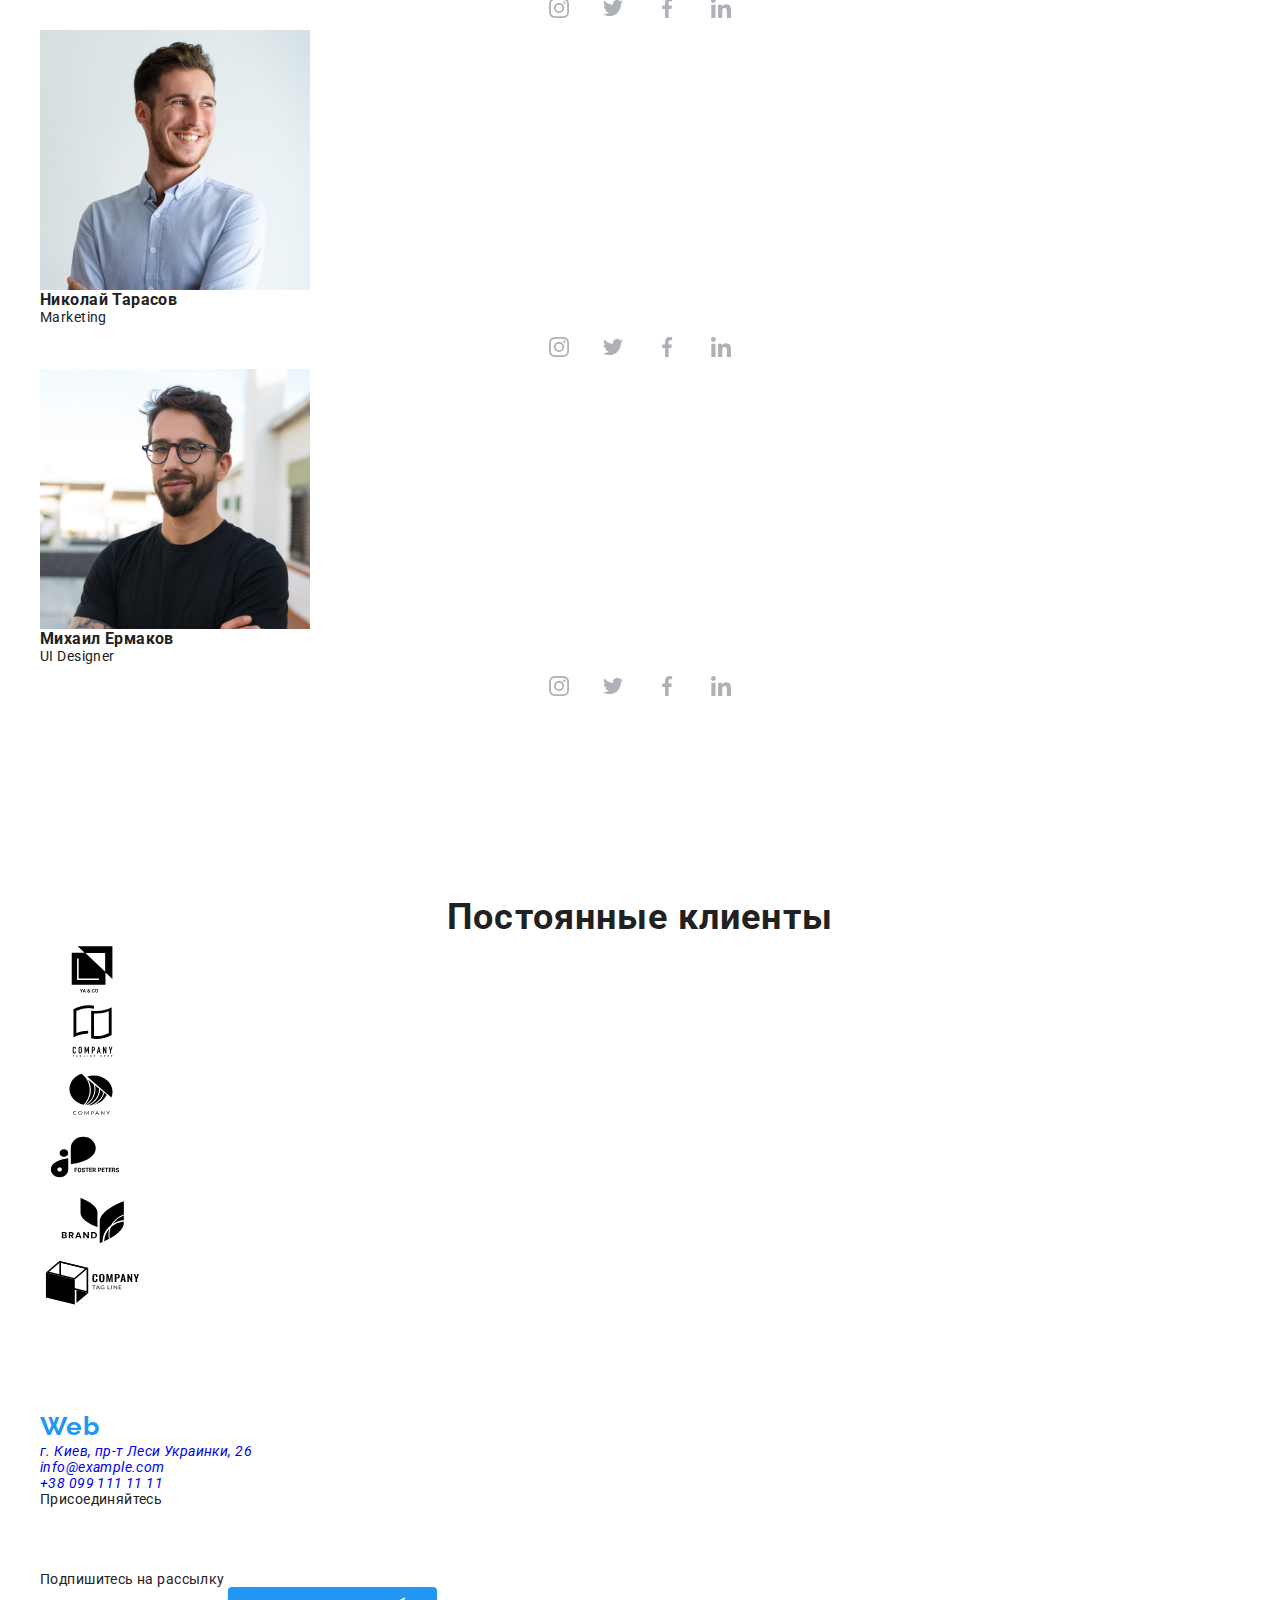
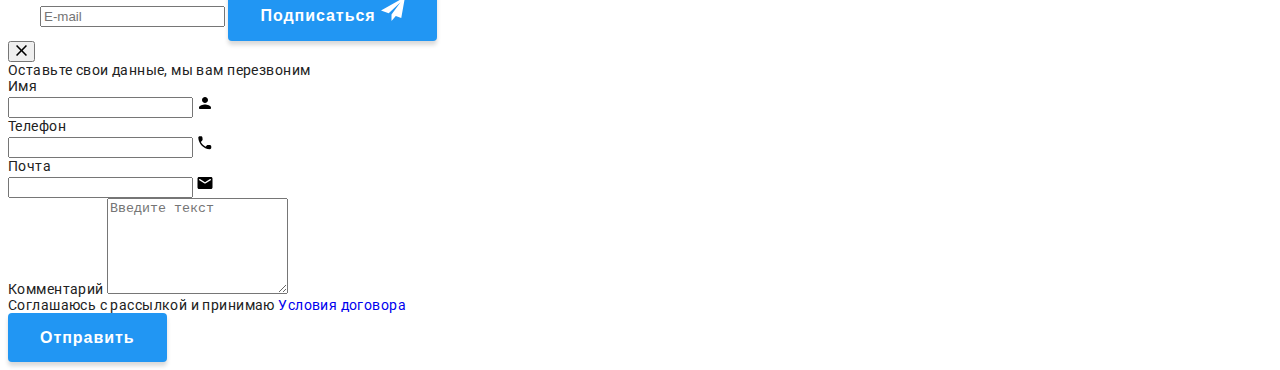
==== commit 08e89209: "add-partials_1" ====
--- a/index.html
+++ b/index.html
@@ -18,7 +18,8 @@
             crossorigin="anonymous"
             referrerpolicy="no-referrer"
         />
-        <link rel="stylesheet" href="./css/style.css" />
+        <!-- <link rel="stylesheet" href="./css/style.css" /> -->
+        <link rel="stylesheet" href="./css/main.min.css" />
     </head>
 
     <body>
--- a/css/style.css
+++ b/css/style.css
@@ -1,4 +1,4 @@
-:root {
+/* :root {
     --primary-font-family: 'Roboto', sans-serif;
     --secondary-font-family: 'Raleway', sans-serif;
     --primary-text-color-theme-dark: #212121;
@@ -61,11 +61,11 @@
     display: block;
     max-width: 100%;
     height: auto;
-}
+} */
 
 /*=====START COMPONENTS=====*/
 
-.logo {
+/* .logo {
     font-family: var(--secondary-font-family);
     font-weight: 700;
     font-size: 26px;
@@ -81,9 +81,9 @@
 
 .logo-accent-footer {
     color: var(--text-color-theme-light);
-}
-
-.btn {
+} */
+
+/* .btn {
     font-weight: 700;
     font-size: 16px;
     line-height: 1.87;
@@ -102,13 +102,13 @@
     transition: background-color 250ms var(--animation-timing-function);
 }
 
-.modal-btn:hover,
-.modal-btn:focus {
+.btn:hover,
+.btn:focus {
     background-color: var(--button-background-hover-focus);
     color: var(--text-color-theme-light);
-}
-
-.title {
+} */
+
+/* .title {
     font-weight: 700;
     font-size: 36px;
     line-height: 1.2;
@@ -132,7 +132,7 @@
 section {
     padding-top: 94px;
     padding-bottom: 94px;
-}
+} */
 
 /*=====END COMPONENTS=====*/
 
@@ -269,7 +269,7 @@
     background-repeat: no-repeat;
 }
 
-.main-title {
+/* .main-title {
     font-weight: 900;
     font-size: 44px;
     line-height: 1.4;
@@ -280,7 +280,7 @@
     margin: 0 auto 30px auto;
 
     color: var(--text-color-theme-light);
-}
+} */
 
 /*=====END HERO=====*/
 
@@ -310,7 +310,7 @@
     color: var(--primary-text-color-theme-dark);
 }
 
-.description {
+/* .description {
     font-size: 14px;
     line-height: 1.7;
     letter-spacing: 0.03em;
@@ -318,7 +318,7 @@
     width: 270px;
 
     color: var(--secondary-text-color-theme-dark);
-}
+} */
 
 .benefits-list-item {
     display: block;
@@ -385,9 +385,9 @@
     background-color: var(--background-light-theme);
 }
 
-.team-title {
+/* .team-title {
     margin-bottom: 50px;
-}
+} */
 
 .employees-list {
     display: flex;
@@ -432,7 +432,7 @@
     color: var(--secondary-text-color-theme-dark);
 }
 
-.social-link-list {
+/* .social-link-list {
     display: flex;
     align-items: center;
     justify-content: center;
@@ -468,15 +468,15 @@
 .social-link:hover .social-link-logo,
 .social-link:focus .social-link-logo {
     fill: var(--text-color-theme-light);
-}
+} */
 
 /*=====END TEAM=====*/
 
 /*=====START CLIENTS=====*/
 
-.clients-title {
+/* .clients-title {
     margin-bottom: 50px;
-}
+} */
 
 .clients-list {
     display: flex;
@@ -741,7 +741,7 @@
     color: var(--text-color-theme-light);
 }
 
-.social-link-footer {
+/* .social-link-footer {
     display: flex;
     align-items: center;
     justify-content: center;
@@ -777,7 +777,7 @@
 .social-link-footer:hover .social-link-logo-footer,
 .social-link-footer:focus .social-link-logo-footer {
     fill: var(--text-color-theme-light);
-}
+} */
 
 .mail-outs {
     margin: 0 auto;
--- a/css/main.min.css
+++ b/css/main.min.css
@@ -0,0 +1,2 @@
+:root{--primary-font-family: 'Roboto', sans-serif;--secondary-font-family: 'Raleway', sans-serif;--primary-text-color-theme-dark: #212121;--secondary-text-color-theme-dark: #757575;--text-color-theme-light: #ffffff;--accent-color: #2196f3;--background-dark-theme: #2f303a;--background-light-theme: #f5f4fa;--logo-accent-header: #000000;--button-background-hover-focus: #188ce8;--text-color-contact: rgba(255, 255, 255, 0.6);--border-color: #ececec;--clients-logo-border: #afb1b8;--animation-timing-function: cubic-bezier(0.4, 0, 0.2, 1)}.visually-hidden{position:absolute;width:1px;height:1px;margin:-1px;padding:0;overflow:hidden;border:0;clip:rect(0 0 0 0)}body{font-family:var(--primary-font-family);font-size:14px;letter-spacing:0.03em;color:var(--primary-text-color-theme-dark)}h1,h2,h3,h4,h5,h6,p{margin-top:0;margin-bottom:0}ul,ol{margin-top:0;margin-bottom:0;padding-left:0}.list{list-style:none}a{text-decoration:none}img{display:block;max-width:100%;height:auto}section{padding-top:94px;padding-bottom:94px}.container{width:1200px;padding-left:15px;padding-right:15px;margin-left:auto;margin-right:auto}.btn{font-weight:700;font-size:16px;line-height:1.87;letter-spacing:0.06em;padding:10px 32px;border:none;border-radius:4px;box-shadow:0px 4px 4px rgba(0,0,0,0.15);background-color:var(--accent-color);color:var(--text-color-theme-light);cursor:pointer;transition:background-color 250ms var(--animation-timing-function)}.btn:hover,.btn:focus{background-color:var(--button-background-hover-focus);color:var(--text-color-theme-light)}.description{font-size:14px;line-height:1.7;letter-spacing:0.03em;width:270px;color:var(--secondary-text-color-theme-dark)}.logo{font-family:var(--secondary-font-family);font-weight:700;font-size:26px;line-height:1.2;letter-spacing:0.03em;color:var(--accent-color)}.logo-accent-header{color:var(--logo-accent-header)}.logo-accent-footer{color:var(--text-color-theme-light)}.social-link-list{display:flex;align-items:center;justify-content:center}.social-list-item:not(:last-child){margin-right:10px}.social-link{display:flex;align-items:center;justify-content:center;width:44px;height:44px;background:#ffffff;border-radius:50%;transition:background-color 250ms var(--animation-timing-function)}.social-link:hover,.social-link:focus{background-color:var(--accent-color)}.social-link-logo{fill:var(--clients-logo-border);transition:fill 250ms var(--animation-timing-function)}.social-link:hover .social-link-logo,.social-link:focus .social-link-logo{fill:var(--text-color-theme-light)}.social-link-footer{display:flex;align-items:center;justify-content:center;width:44px;height:44px;background:rgba(255,255,255,0.1);border-radius:50%;transition:background-color 250ms var(--animation-timing-function)}.social-link-list-footer{display:flex;margin-top:20px;transition:background-color 250ms var(--animation-timing-function)}.social-list-item-footer:not(:last-child){margin-right:10px}.social-link-footer:hover,.social-link-footer:focus{background-color:var(--accent-color)}.social-link-logo-footer{fill:var(--text-color-theme-light);transition:fill 250ms var(--animation-timing-function)}.social-link-footer:hover .social-link-logo-footer,.social-link-footer:focus .social-link-logo-footer{fill:var(--text-color-theme-light)}.title{font-weight:700;font-size:36px;line-height:1.2;letter-spacing:0.03em;text-align:center;color:var(--primary-text-color-theme-dark)}
+/*# sourceMappingURL=main.min.css.map */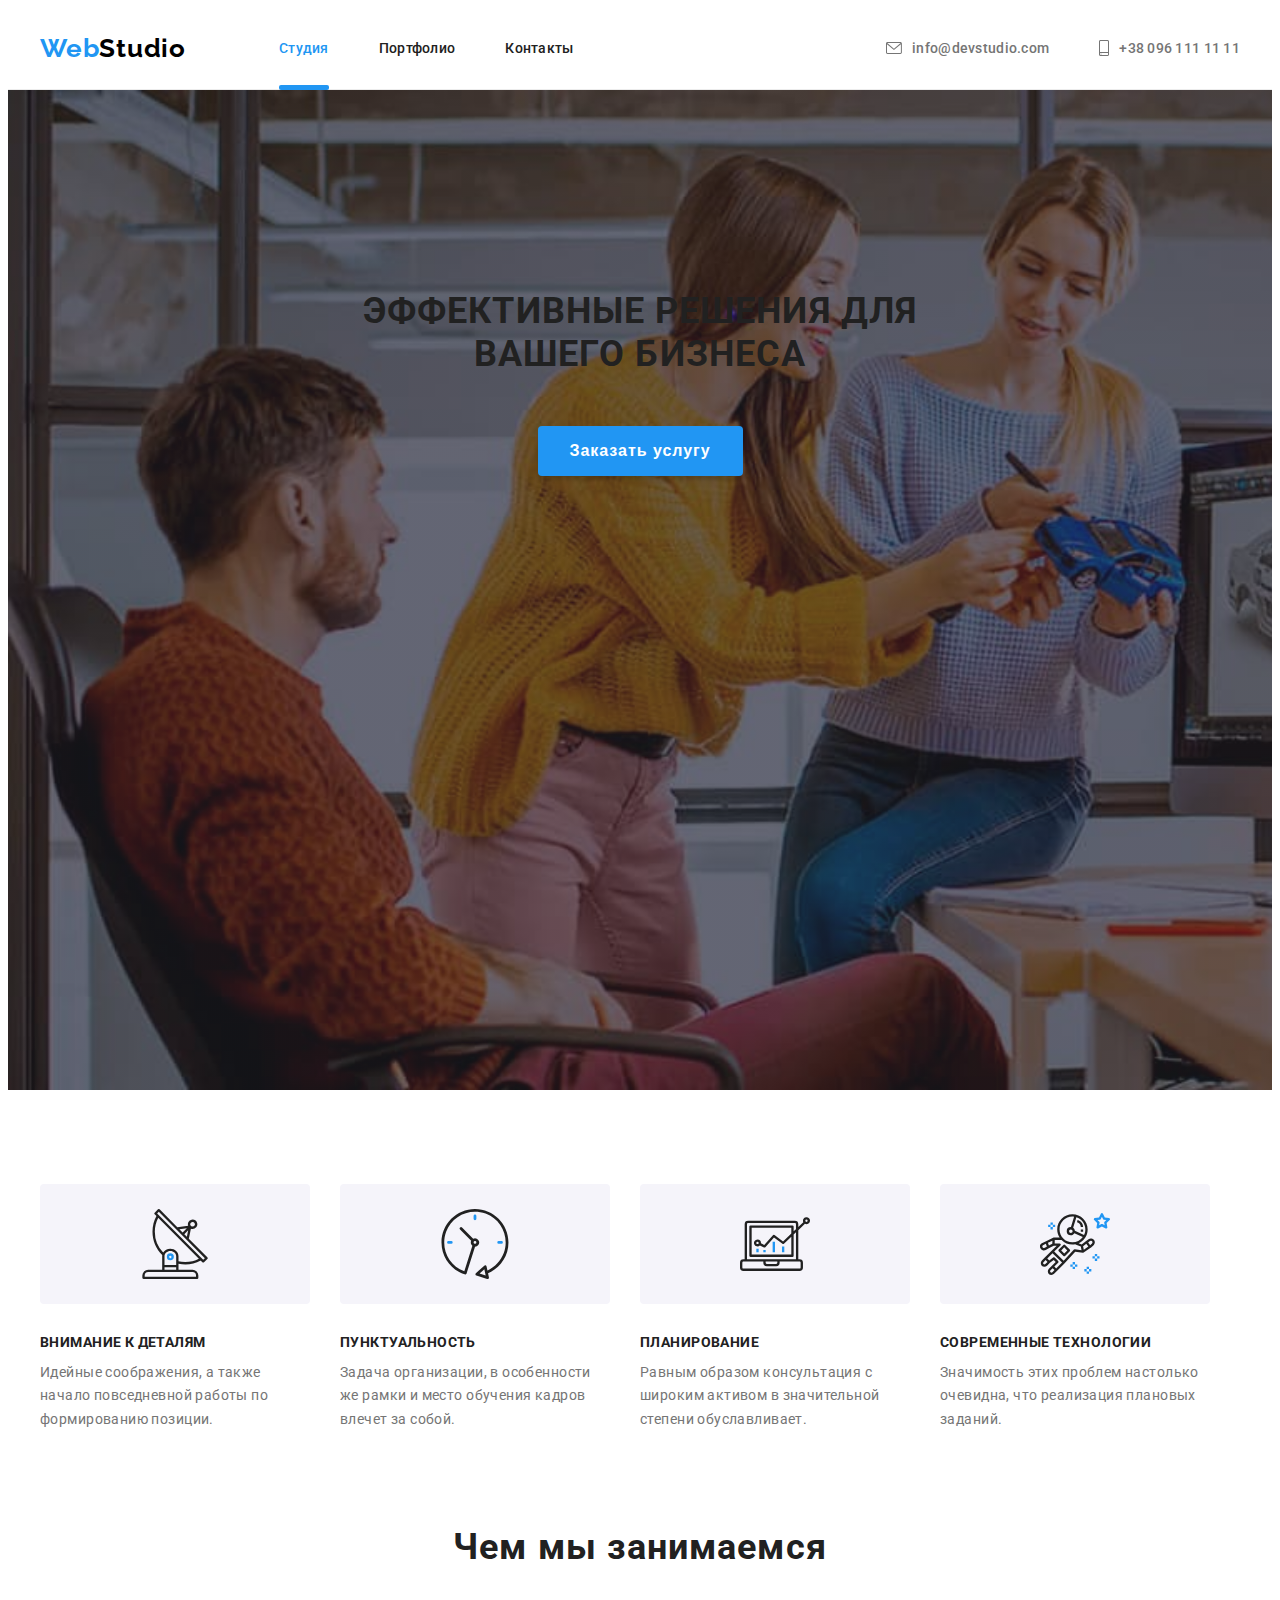
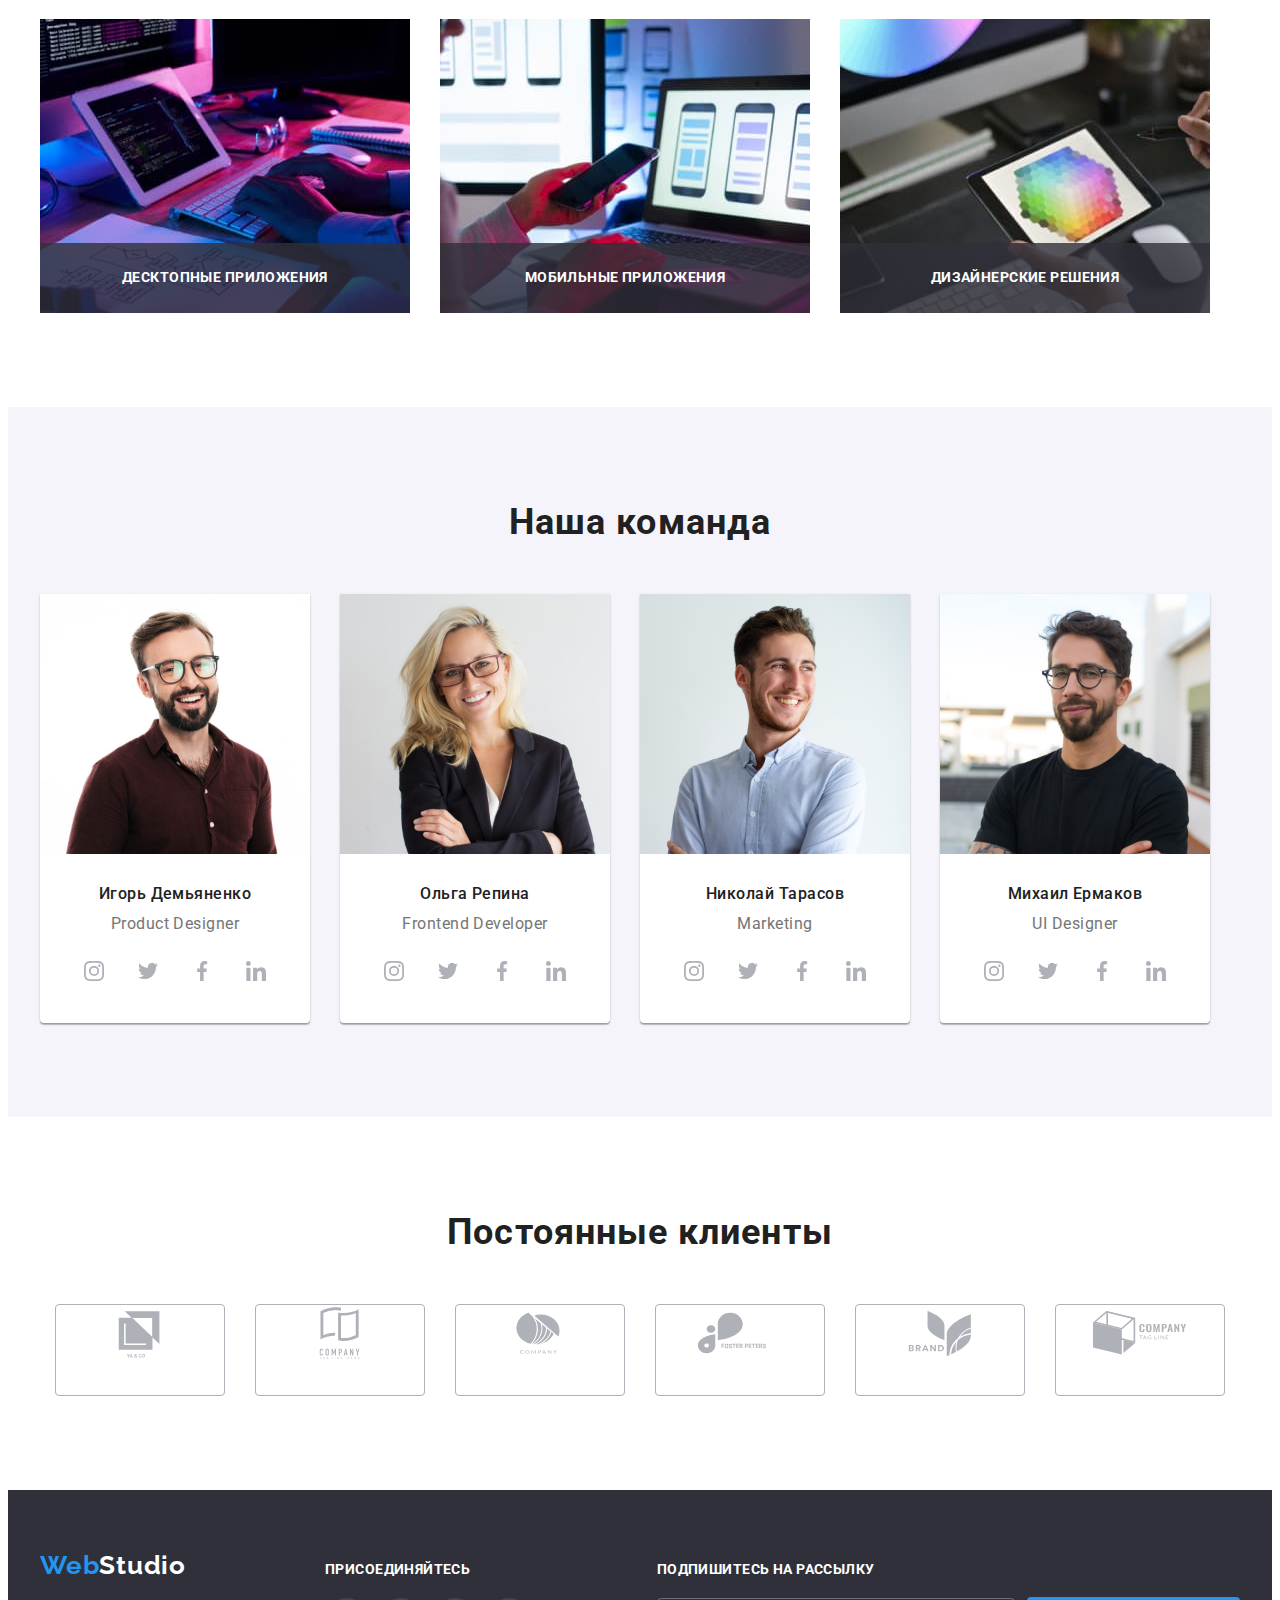
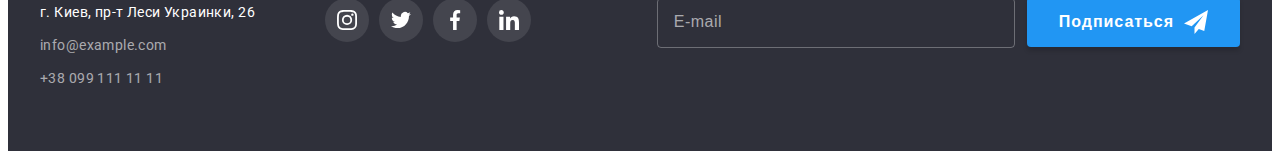
==== commit e23e7bc5: "add-partials-03" ====
--- a/index.html
+++ b/index.html
@@ -76,7 +76,7 @@
             <!-- HERO -->
             <section class="hero">
                 <div class="hero-container container">
-                    <h1 class="main-title title">
+                    <h1 class="title main-title">
                         Эффективные решения для вашего бизнеса
                     </h1>
                     <button class="btn hero-btn" type="button" data-modal-open>
--- a/css/style.css
+++ b/css/style.css
@@ -138,7 +138,7 @@
 
 /*=====START HEADER=====*/
 
-.header {
+/* .header {
     border-bottom: 1px solid var(--border-color);
 }
 
@@ -245,13 +245,13 @@
 .icon-header:hover,
 .icon-header:focus {
     fill: var(--accent-color);
-}
+} */
 
 /*=====END HEADER=====*/
 
 /*=====START HERO=====*/
 
-.hero {
+/* .hero {
     text-align: center;
     padding-top: 200px;
     padding-bottom: 200px;
@@ -267,7 +267,7 @@
         url(../images/hero-background.jpg);
     background-size: cover;
     background-repeat: no-repeat;
-}
+} */
 
 /* .main-title {
     font-weight: 900;
@@ -286,7 +286,7 @@
 
 /*=====START BENEFITS=====*/
 
-.benefits-background {
+/* .benefits-background {
     display: flex;
     background-color: var(--background-light-theme);
 
@@ -308,7 +308,7 @@
     margin-bottom: 10px;
 
     color: var(--primary-text-color-theme-dark);
-}
+} */
 
 /* .description {
     font-size: 14px;
@@ -320,7 +320,7 @@
     color: var(--secondary-text-color-theme-dark);
 } */
 
-.benefits-list-item {
+/* .benefits-list-item {
     display: block;
 }
 
@@ -330,15 +330,15 @@
 
 .benefits-list {
     display: flex;
-}
-
-.services {
+} */
+
+/*=====END BENEFITS======*/
+
+/*=====START SERVICES=====*/
+
+/* .services {
     padding-top: 0;
 }
-
-/*=====END BENEFITS======*/
-
-/*=====START SERVICES=====*/
 
 .services-title {
     margin-bottom: 50px;
@@ -375,7 +375,7 @@
     text-transform: uppercase;
     text-align: center;
     background: rgba(47, 48, 58, 0.8);
-}
+} */
 
 /*=====END SERVICES=====*/
 
@@ -389,7 +389,7 @@
     margin-bottom: 50px;
 } */
 
-.employees-list {
+/* .employees-list {
     display: flex;
 }
 
@@ -430,7 +430,7 @@
     margin-bottom: 16px;
 
     color: var(--secondary-text-color-theme-dark);
-}
+} */
 
 /* .social-link-list {
     display: flex;
@@ -478,7 +478,7 @@
     margin-bottom: 50px;
 } */
 
-.clients-list {
+/* .clients-list {
     display: flex;
     align-items: center;
     justify-content: center;
@@ -530,13 +530,13 @@
     fill: var(--clients-logo-border);
 
     transition: fill 250ms var(--animation-timing-function);
-}
+} */
 
 /*=====END CLIENTS=====*/
 
 /*=====START PORTFOLIO=====*/
 
-.title-portfolio {
+/* .title-portfolio {
     font-weight: 900;
     font-size: 44px;
     line-height: 1.4;
@@ -667,13 +667,13 @@
     letter-spacing: 0.03em;
 
     color: var(--secondary-text-color-theme-dark);
-}
+} */
 
 /*=====END PORTFOLIO=====*/
 
 /*=====START FOOTER=====*/
 
-.footer {
+/* .footer {
     background-color: var(--background-dark-theme);
 
     padding-top: 60px;
@@ -739,7 +739,7 @@
     text-transform: uppercase;
 
     color: var(--text-color-theme-light);
-}
+} */
 
 /* .social-link-footer {
     display: flex;
@@ -779,7 +779,7 @@
     fill: var(--text-color-theme-light);
 } */
 
-.mail-outs {
+/* .mail-outs {
     margin: 0 auto;
 }
 
@@ -836,11 +836,11 @@
 
 .icon-send {
     margin-left: 10px;
-}
+} */
 
 /*=====END FOOTER=====*/
 
-.backdrop {
+/* .backdrop {
     position: fixed;
     top: 0;
     left: 0;
@@ -1029,4 +1029,4 @@
     background-color: var(--accent-color);
     background-repeat: no-repeat;
     background-size: contain;
-}
+} */
--- a/css/main.min.css
+++ b/css/main.min.css
@@ -1,2 +1,2 @@
-:root{--primary-font-family: 'Roboto', sans-serif;--secondary-font-family: 'Raleway', sans-serif;--primary-text-color-theme-dark: #212121;--secondary-text-color-theme-dark: #757575;--text-color-theme-light: #ffffff;--accent-color: #2196f3;--background-dark-theme: #2f303a;--background-light-theme: #f5f4fa;--logo-accent-header: #000000;--button-background-hover-focus: #188ce8;--text-color-contact: rgba(255, 255, 255, 0.6);--border-color: #ececec;--clients-logo-border: #afb1b8;--animation-timing-function: cubic-bezier(0.4, 0, 0.2, 1)}.visually-hidden{position:absolute;width:1px;height:1px;margin:-1px;padding:0;overflow:hidden;border:0;clip:rect(0 0 0 0)}body{font-family:var(--primary-font-family);font-size:14px;letter-spacing:0.03em;color:var(--primary-text-color-theme-dark)}h1,h2,h3,h4,h5,h6,p{margin-top:0;margin-bottom:0}ul,ol{margin-top:0;margin-bottom:0;padding-left:0}.list{list-style:none}a{text-decoration:none}img{display:block;max-width:100%;height:auto}section{padding-top:94px;padding-bottom:94px}.container{width:1200px;padding-left:15px;padding-right:15px;margin-left:auto;margin-right:auto}.btn{font-weight:700;font-size:16px;line-height:1.87;letter-spacing:0.06em;padding:10px 32px;border:none;border-radius:4px;box-shadow:0px 4px 4px rgba(0,0,0,0.15);background-color:var(--accent-color);color:var(--text-color-theme-light);cursor:pointer;transition:background-color 250ms var(--animation-timing-function)}.btn:hover,.btn:focus{background-color:var(--button-background-hover-focus);color:var(--text-color-theme-light)}.description{font-size:14px;line-height:1.7;letter-spacing:0.03em;width:270px;color:var(--secondary-text-color-theme-dark)}.logo{font-family:var(--secondary-font-family);font-weight:700;font-size:26px;line-height:1.2;letter-spacing:0.03em;color:var(--accent-color)}.logo-accent-header{color:var(--logo-accent-header)}.logo-accent-footer{color:var(--text-color-theme-light)}.social-link-list{display:flex;align-items:center;justify-content:center}.social-list-item:not(:last-child){margin-right:10px}.social-link{display:flex;align-items:center;justify-content:center;width:44px;height:44px;background:#ffffff;border-radius:50%;transition:background-color 250ms var(--animation-timing-function)}.social-link:hover,.social-link:focus{background-color:var(--accent-color)}.social-link-logo{fill:var(--clients-logo-border);transition:fill 250ms var(--animation-timing-function)}.social-link:hover .social-link-logo,.social-link:focus .social-link-logo{fill:var(--text-color-theme-light)}.social-link-footer{display:flex;align-items:center;justify-content:center;width:44px;height:44px;background:rgba(255,255,255,0.1);border-radius:50%;transition:background-color 250ms var(--animation-timing-function)}.social-link-list-footer{display:flex;margin-top:20px;transition:background-color 250ms var(--animation-timing-function)}.social-list-item-footer:not(:last-child){margin-right:10px}.social-link-footer:hover,.social-link-footer:focus{background-color:var(--accent-color)}.social-link-logo-footer{fill:var(--text-color-theme-light);transition:fill 250ms var(--animation-timing-function)}.social-link-footer:hover .social-link-logo-footer,.social-link-footer:focus .social-link-logo-footer{fill:var(--text-color-theme-light)}.title{font-weight:700;font-size:36px;line-height:1.2;letter-spacing:0.03em;text-align:center;color:var(--primary-text-color-theme-dark)}
+:root{--primary-font-family: 'Roboto', sans-serif;--secondary-font-family: 'Raleway', sans-serif;--primary-text-color-theme-dark: #212121;--secondary-text-color-theme-dark: #757575;--text-color-theme-light: #ffffff;--accent-color: #2196f3;--background-dark-theme: #2f303a;--background-light-theme: #f5f4fa;--logo-accent-header: #000000;--button-background-hover-focus: #188ce8;--text-color-contact: rgba(255, 255, 255, 0.6);--border-color: #ececec;--clients-logo-border: #afb1b8;--animation-timing-function: cubic-bezier(0.4, 0, 0.2, 1)}.visually-hidden{position:absolute;width:1px;height:1px;margin:-1px;padding:0;overflow:hidden;border:0;clip:rect(0 0 0 0)}body{font-family:var(--primary-font-family);font-size:14px;letter-spacing:0.03em;color:var(--primary-text-color-theme-dark)}h1,h2,h3,h4,h5,h6,p{margin-top:0;margin-bottom:0}ul,ol{margin-top:0;margin-bottom:0;padding-left:0}.list{list-style:none}a{text-decoration:none}img{display:block;max-width:100%;height:auto}section{padding-top:94px;padding-bottom:94px}.container{width:1200px;padding-left:15px;padding-right:15px;margin-left:auto;margin-right:auto}.btn{font-weight:700;font-size:16px;line-height:1.87;letter-spacing:0.06em;padding:10px 32px;border:none;border-radius:4px;box-shadow:0px 4px 4px rgba(0,0,0,0.15);background-color:var(--accent-color);color:var(--text-color-theme-light);cursor:pointer;transition:background-color 250ms var(--animation-timing-function)}.btn:hover,.btn:focus{background-color:var(--button-background-hover-focus);color:var(--text-color-theme-light)}.description{font-size:14px;line-height:1.7;letter-spacing:0.03em;width:270px;color:var(--secondary-text-color-theme-dark)}.logo{font-family:var(--secondary-font-family);font-weight:700;font-size:26px;line-height:1.2;letter-spacing:0.03em;color:var(--accent-color)}.logo-accent-header{color:var(--logo-accent-header)}.logo-accent-footer{color:var(--text-color-theme-light)}.main-title{font-weight:900;font-size:44px;line-height:1.4;letter-spacing:0.06em;text-transform:uppercase;width:696px;margin:0 auto 30px auto;color:var(--text-color-theme-light)}.social-link-list{display:flex;align-items:center;justify-content:center}.social-list-item:not(:last-child){margin-right:10px}.social-link{display:flex;align-items:center;justify-content:center;width:44px;height:44px;background:#ffffff;border-radius:50%;transition:background-color 250ms var(--animation-timing-function)}.social-link:hover,.social-link:focus{background-color:var(--accent-color)}.social-link-logo{fill:var(--clients-logo-border);transition:fill 250ms var(--animation-timing-function)}.social-link:hover .social-link-logo,.social-link:focus .social-link-logo{fill:var(--text-color-theme-light)}.social-link-footer{display:flex;align-items:center;justify-content:center;width:44px;height:44px;background:rgba(255,255,255,0.1);border-radius:50%;transition:background-color 250ms var(--animation-timing-function)}.social-link-list-footer{display:flex;margin-top:20px;transition:background-color 250ms var(--animation-timing-function)}.social-list-item-footer:not(:last-child){margin-right:10px}.social-link-footer:hover,.social-link-footer:focus{background-color:var(--accent-color)}.social-link-logo-footer{fill:var(--text-color-theme-light);transition:fill 250ms var(--animation-timing-function)}.social-link-footer:hover .social-link-logo-footer,.social-link-footer:focus .social-link-logo-footer{fill:var(--text-color-theme-light)}.subtitle{font-weight:700;font-size:14px;line-height:1.2;letter-spacing:0.03em;text-transform:uppercase;margin-bottom:10px;color:var(--primary-text-color-theme-dark)}.title{font-weight:700;font-size:36px;line-height:1.2;letter-spacing:0.03em;text-align:center;margin-bottom:50px;color:var(--primary-text-color-theme-dark)}.header{border-bottom:1px solid var(--border-color)}.header-container{display:flex;align-items:center}.navigation{display:flex;align-items:center}.nav-list{display:flex}.nav-list-item:not(:last-child){margin-right:50px}.contact-list{display:flex;align-items:center;margin-left:auto}.contact-list>.contact-list-item:not(:last-child){margin-right:50px}.accent link{color:var(--accent-color)}.logo-header{margin-right:93px}.nav-list-link{position:relative;display:block;font-weight:500;font-size:14px;line-height:1.2;letter-spacing:0.02em;padding-top:32px;padding-bottom:32px;color:var(--primary-text-color-theme-dark)}.nav-list-link.current::after{content:'';position:absolute;left:0;bottom:-1px;display:block;width:100%;height:5px;border-radius:2px;background-color:var(--accent-color);transition:opacity 250ms var(--animation-timing-function)}.nav-list-link.current{color:var(--accent-color)}.nav-list-link:hover,.nav-list-link:focus{color:var(--accent-color)}.contact-list-link{display:flex;align-items:center;font-weight:500;font-size:14px;line-height:1.2;letter-spacing:0.02em;color:var(--secondary-text-color-theme-dark);transition:color 250ms var(--animation-timing-function)}.contact-list-link:hover,.contact-list-link:focus{color:var(--accent-color)}.icon-header{padding:0;border:none;margin-right:10px;fill:currentColor}.icon-header:hover,.icon-header:focus{fill:var(--accent-color)}.hero{text-align:center;padding-top:200px;padding-bottom:200px;max-width:1600px;margin:0 auto;height:600px;background-color:var(--background-dark-theme);background-image:linear-gradient(rgba(47,48,58,0.4), rgba(47,48,58,0.4)),url(../images/hero-background.jpg);background-size:cover;background-repeat:no-repeat}.benefits-background{display:flex;background-color:var(--background-light-theme);margin-bottom:30px;width:270px;height:120px;border-radius:4px;align-items:center;justify-content:center}.benefits-list-item{display:block}.benefits-list-item:not(:last-child){margin-right:30px}.benefits-list{display:flex}.services{padding-top:0}.services-title{margin-bottom:50px}.services-list{display:flex}.services-list-item:not(:last-child){margin-right:30px}.services-image{position:relative}.services-description{position:absolute;left:0;bottom:0;width:100%;height:70px;display:flex;justify-content:center;align-items:center;font-size:14px;line-height:1.7;letter-spacing:0.03em;color:var(--text-color-theme-light);text-transform:uppercase;text-align:center;background:rgba(47,48,58,0.8)}.team{background-color:var(--background-light-theme)}.employees-list{display:flex}.employee-card:not(:last-child){margin-right:30px}.employee-card{box-shadow:0px 1px 3px rgba(0,0,0,0.12),0px 1px 1px rgba(0,0,0,0.14),0px 2px 1px rgba(0,0,0,0.2);border-radius:0px 0px 4px 4px;background-color:var(--text-color-theme-light)}.employee-description{padding:30px 32px}.employee-name{font-weight:500;font-size:16px;line-height:1.2;letter-spacing:0.03em;text-align:center;margin-bottom:10px;color:var(--primary-text-color-theme-dark)}.employee-position{font-size:16px;line-height:1.2;letter-spacing:0.03em;text-align:center;margin-bottom:16px;color:var(--secondary-text-color-theme-dark)}.clients-list{display:flex;align-items:center;justify-content:center}.clients-list>.clients-list-item{display:flex;align-items:center;justify-content:center;width:170px;height:92px;border:1px solid var(--clients-logo-border);box-sizing:border-box;border-radius:4px;transition:border-color 250ms var(--animation-timing-function)}.clients-list-item:hover,.clients-list-item:focus{border-color:var(--accent-color)}.clients-list-item:not(:last-child){margin-right:30px}.clients-link{display:block;align-items:center;justify-content:center;width:170px;height:92px;padding:16px 32px;transition:fill 250ms var(--animation-timing-function)}.clients-link:hover .clients-logo,.clients-link:focus .clients-logo{fill:var(--accent-color)}.clients-logo{fill:var(--clients-logo-border);transition:fill 250ms var(--animation-timing-function)}.footer{background-color:var(--background-dark-theme);padding-top:60px;padding-bottom:60px}.footer-container{display:flex;align-items:baseline}.logo-footer{display:inline-block;margin-bottom:20px}.contact-list-footer>.contact-list-item:not(:last-child){margin-bottom:9px}.legal-address{font-weight:400;font-size:14px;line-height:1.7;letter-spacing:0.03em;color:var(--text-color-theme-light);transition:color 250ms var(--animation-timing-function)}.legal-address:hover,.legal-address:focus{color:var(--accent-color)}.contact-list-footer{font-size:14px;line-height:1.7;letter-spacing:0.03em;font-style:normal;color:rgba(255,255,255,0.6);transition:color 250ms var(--animation-timing-function)}.contact-list-footer:hover,.contact-list-footer:focus{color:var(--accent-color)}.subscription-buttons{margin-left:70px}.join{font-weight:700;font-size:14px;line-height:1.2;letter-spacing:0.03em;text-transform:uppercase;color:var(--text-color-theme-light)}.mail-outs{margin-left:auto}.subcribe{font-weight:700;font-size:14px;line-height:1.2;letter-spacing:0.03em;text-transform:uppercase;color:var(--text-color-theme-light)}.footer-form{display:flex;align-items:baseline}.footer-form input{width:358px;height:50px;border:1px solid rgba(255,255,255,0.3);box-sizing:border-box;border-radius:4px;padding:15px 16px;margin-top:20px;margin-right:12px;color:var(--text-color-theme-light);background:transparent;transition:border-color 250ms var(--animation-timing-function)}.footer-form input:focus{outline:none;border-color:var(--accent-color)}.footer-form input::placeholder{font-size:16px;line-height:1.2;letter-spacing:0.03em;color:rgba(255,255,255,0.6)}.footer-btn{display:flex;justify-content:center;align-items:center}.icon-send{margin-left:10px}.backdrop{position:fixed;top:0;left:0;width:100vw;height:100vh;background:rgba(0,0,0,0.2);transition:opacity 300ms var(--animation-timing-function),visibility 300ms var(--animation-timing-function)}.backdrop.is-hidden{opacity:0;visibility:hidden;pointer-events:none}.modal{position:absolute;top:50%;left:50%;transform:translate(-50%, -50%);width:530px;height:580px;padding:40px;background-color:var(--text-color-theme-light);box-shadow:0px 1px 3px rgba(0,0,0,0.12),0px 1px 1px rgba(0,0,0,0.14),0px 2px 1px rgba(0,0,0,0.2);border-radius:4px}.modal-close-btn{position:absolute;top:8px;right:8px;display:flex;align-items:center;justify-content:center;width:30px;height:30px;border-radius:50%;border:1px solid rgba(0,0,0,0.1);background-color:transparent;padding:0;cursor:pointer}.modal-close-btn:hover{fill:var(--accent-color)}.modal-appeal{font-size:20px;font-weight:700;line-height:1.15;letter-spacing:0.03em;text-align:center;margin-bottom:12px;color:var(--primary-text-color-theme-dark)}.modal-form{width:450px}.modal-form-field{display:flex;flex-direction:column}.modal-label{margin-bottom:4px}.modal-form-field input{border:1px solid rgba(33,33,33,0.2);border-radius:4px;padding:12px 10px 12px 42px;outline:none;transition:border-color 250ms var(--animation-timing-function)}.modal-form-field input:focus{border-color:var(--accent-color)}.modal-label{display:inline;font-size:12px;line-height:1.16;letter-spacing:0.01em;color:var(--secondary-text-color-theme-dark)}.contact-input-wrapper{position:relative;margin-bottom:10px}.contact-input{width:100%}.contact-icon{position:absolute;top:50%;left:15px;transform:translateY(-50%);color:var(--primary-text-color-theme-dark);transition:fill 250ms var(--animation-timing-function)}.contact-input:focus+.contact-icon{fill:var(--accent-color)}.comment-area{border:1px solid rgba(33,33,33,0.2);border-radius:4px;resize:none;padding:12px 16px;margin-bottom:20px;outline:none;transition:border-color 250ms var(--animation-timing-function)}.comment-area:focus{border-color:var(--accent-color)}.comment-area::placeholder{line-height:1.14;letter-spacing:0.01em;color:rgba(117,117,117,0.5)}.agreement-wrapper{display:flex;align-items:center;margin:0 auto 30px auto}.agreement-policy{text-decoration:underline;color:var(--accent-color)}.modal-btn{display:block;margin:0 auto;padding:10px 56px}.checkbox-label{line-height:1.17;letter-spacing:0.03em;color:var(--secondary-text-color-theme-dark)}.checkbox-label::before{content:'';display:inline-block;width:16px;height:15px;border:2px solid var(--logo-accent-header);border-radius:2px;cursor:pointer;margin-right:9px}.checkbox:checked+.checkbox-label::before{border-color:transparent;background-image:url(../images/icon-check.svg);background-color:var(--accent-color);background-repeat:no-repeat;background-size:contain}.title-portfolio{font-weight:900;font-size:44px;line-height:1.4;letter-spacing:0.04em;text-transform:uppercase;color:var(--primary-text-color-theme-dark)}.filter{display:flex;justify-content:center;margin-bottom:50px}.filter-item-button{font-weight:500;font-size:16px;line-height:1.6;letter-spacing:0.03em;box-sizing:border-box;border-radius:4px;padding:6px 20px;border:none;background-color:var(--background-light-theme);color:var(--primary-text-color-theme-dark);cursor:pointer;transition:box-shadow 250ms var(--animation-timing-function),color 250ms var(--animation-timing-function),background-color 250ms var(--animation-timing-function)}.filter-item-button:hover,.filter-item-button:focus,.filter-item-button.current{background-color:var(--accent-color);color:var(--text-color-theme-light);box-shadow:0px 3px 1px rgba(0,0,0,0.1),0px 1px 2px rgba(0,0,0,0.08),0px 2px 2px rgba(0,0,0,0.12)}.filter-item:not(:last-child){margin-right:8px}.portfolio-list{display:flex;flex-wrap:wrap;margin-right:-30px;margin-bottom:-30px}.portfolio-item{margin-right:30px;margin-bottom:30px;flex-basis:calc((100% - 3 * 30px) / 3)}.project-card{display:block;background-color:var(--text-color-theme-light);transition:box-shadow 250ms var(--animation-timing-function)}.portfolio-item:hover .project-card,.portfolio-item:focus .project-card{box-shadow:0px 1px 1px rgba(0,0,0,0.12),0px 4px 4px rgba(0,0,0,0.06),1px 4px 6px rgba(0,0,0,0.16)}.image-wrapper{position:relative;overflow:hidden}.overlay{position:absolute;top:0;right:0;width:100%;height:100%;padding:63px 24px;font-size:18px;font-weight:400;line-height:1.5;letter-spacing:0.03em;color:var(--text-color-theme-light);background:rgba(33,150,243,0.9);transform:translateY(101%);transition:transform 250ms var(--animation-timing-function)}.project-card:hover .overlay,.project-card:focus .overlay{transform:translateY(0%)}.portfolio-description{background:#ffffff;border:1px solid #eeeeee;box-sizing:border-box;border-top:none;padding:20px 24px}.project-name{font-weight:700;font-size:18px;line-height:2;letter-spacing:0.06em;margin-bottom:4px;color:var(--primary-text-color-theme-dark)}.project-type{font-size:16px;line-height:1.9;letter-spacing:0.03em;color:var(--secondary-text-color-theme-dark)}
 /*# sourceMappingURL=main.min.css.map */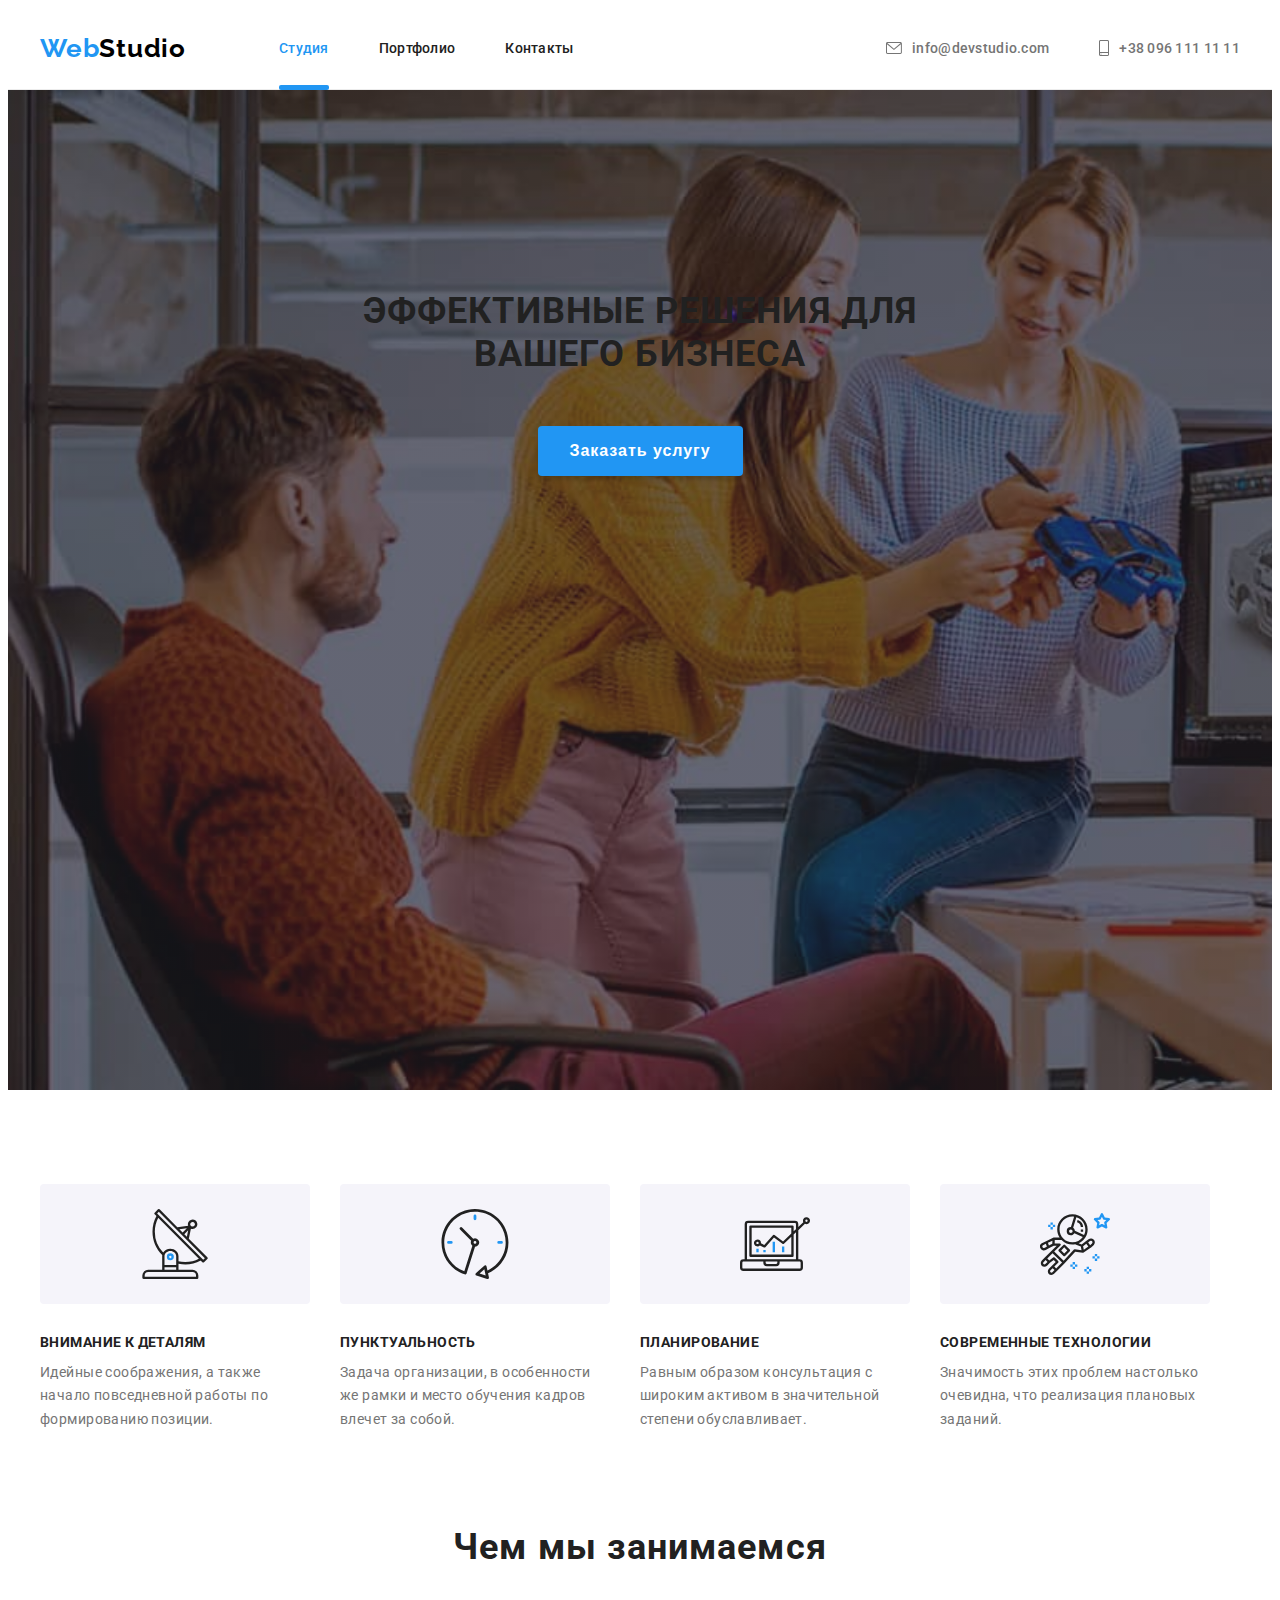
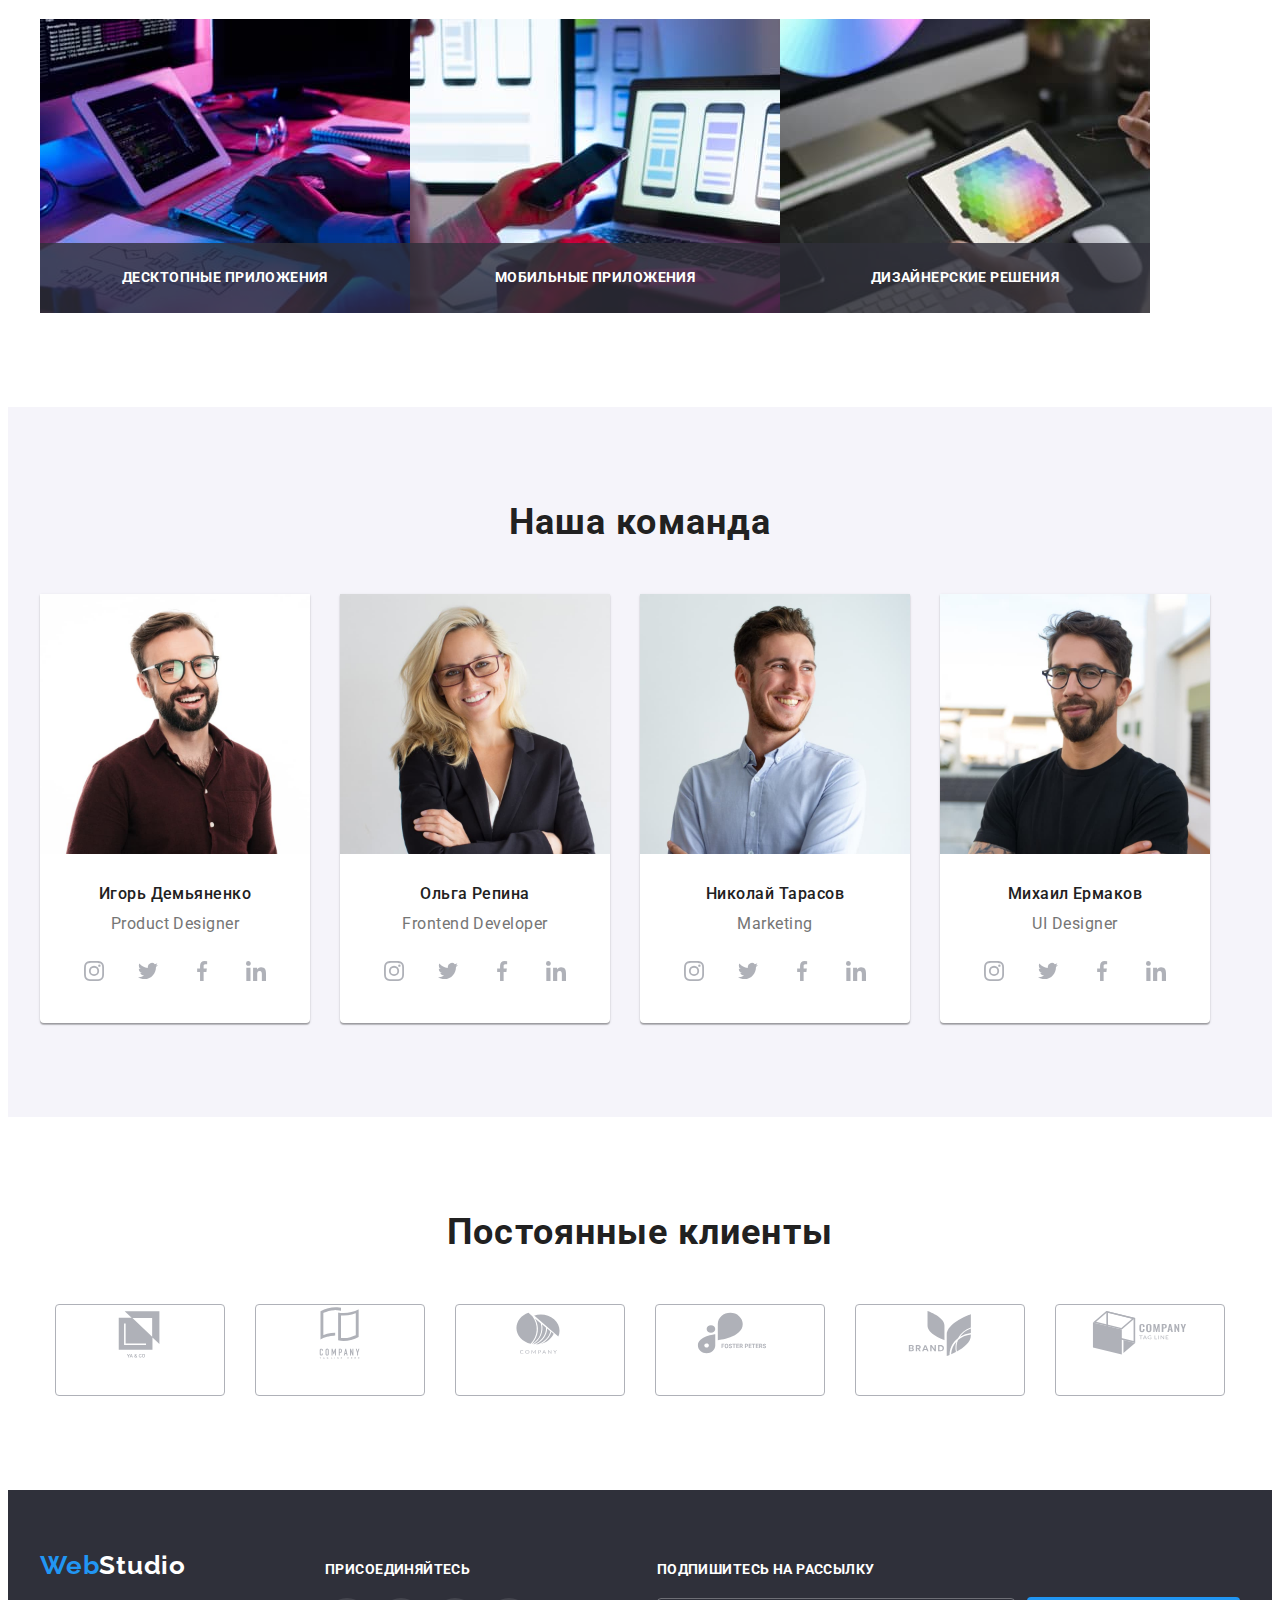
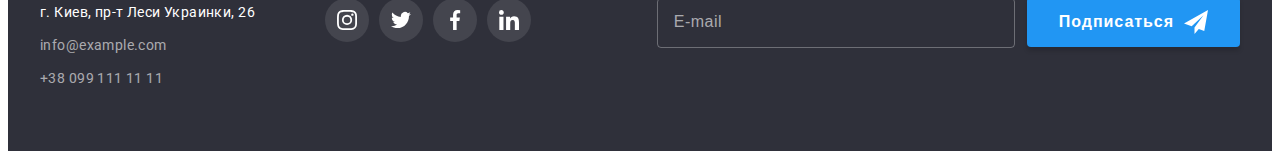
==== commit d7163cbb: "add-bem" ====
--- a/index.html
+++ b/index.html
@@ -28,26 +28,26 @@
             <div class="header-container container">
                 <nav class="navigation">
                     <a lang="en" class="logo-header logo" href="./index.html"
-                        >Web<span class="logo-accent-header">Studio</span></a
+                        >Web<span class="logo-accent_header">Studio</span></a
                     >
                     <ul class="nav-list list">
-                        <li class="nav-list-item">
-                            <a class="nav-list-link current" href="">Студия</a>
-                        </li>
-                        <li class="nav-list-item">
-                            <a class="nav-list-link" href="./portfolio.html"
+                        <li class="nav-list__item">
+                            <a class="nav-list__link current" href="">Студия</a>
+                        </li>
+                        <li class="nav-list__item">
+                            <a class="nav-list__link" href="./portfolio.html"
                                 >Портфолио</a
                             >
                         </li>
-                        <li class="nav-list-item">
-                            <a class="nav-list-link" href="">Контакты</a>
+                        <li class="nav-list__item">
+                            <a class="nav-list__link" href="">Контакты</a>
                         </li>
                     </ul>
                 </nav>
                 <ul class="contact-list list">
-                    <li class="contact-list-item">
+                    <li class="contact-list__item">
                         <a
-                            class="contact-list-link"
+                            class="contact-list__link"
                             href="mailto:info@devstudio.com"
                         >
                             <svg class="icon-header" width="16" height="12">
@@ -58,8 +58,8 @@
                             info@devstudio.com
                         </a>
                     </li>
-                    <li class="contact-list-item">
-                        <a class="contact-list-link" href="tel:+380961111111">
+                    <li class="contact-list__item">
+                        <a class="contact-list__link" href="tel:+380961111111">
                             <svg class="icon-header" width="10" height="16">
                                 <use
                                     href="./images/icons.svg#icon-smartphone"
@@ -90,7 +90,7 @@
                 <div class="benefits-container container">
                     <h2 class="title visually-hidden">Наши преимущества</h2>
                     <ul class="benefits-list list">
-                        <li class="benefits-list-item">
+                        <li class="benefits-list__item">
                             <div class="benefits-background">
                                 <svg
                                     class="benefits-icon"
@@ -110,7 +110,7 @@
                                 работы по формированию позиции.
                             </p>
                         </li>
-                        <li class="benefits-list-item">
+                        <li class="benefits-list__item">
                             <div class="benefits-background">
                                 <svg
                                     class="benefits-icon"
@@ -130,7 +130,7 @@
                                 место обучения кадров влечет за собой.
                             </p>
                         </li>
-                        <li class="benefits-list-item">
+                        <li class="benefits-list__item">
                             <div class="benefits-background">
                                 <svg
                                     class="benefits-icon"
@@ -150,7 +150,7 @@
                                 значительной степени обуславливает.
                             </p>
                         </li>
-                        <li class="benefits-list-item">
+                        <li class="benefits-list__item">
                             <div class="benefits-background">
                                 <svg
                                     class="benefits-icon"
@@ -178,7 +178,7 @@
             <section class="services container">
                 <h2 class="services-title title">Чем мы занимаемся</h2>
                 <ul class="services-list list">
-                    <li class="services-list-item">
+                    <li class="services-list__item">
                         <div class="services-image">
                             <img
                                 src="./images/text-input.jpg"
@@ -193,7 +193,7 @@
                             </div>
                         </div>
                     </li>
-                    <li class="services-list-item">
+                    <li class="services-list__item">
                         <div class="services-image">
                             <img
                                 src="./images/mobile.jpg"
@@ -208,7 +208,7 @@
                             </div>
                         </div>
                     </li>
-                    <li class="services-list-item">
+                    <li class="services-list__item">
                         <div class="services-image">
                             <img
                                 src="./images/colors-palette.jpg"
@@ -603,7 +603,7 @@
             <div class="footer-container container">
                 <div class="footer-first-column">
                     <a class="logo-footer logo" lang="en" href="./index.html"
-                        >Web<span class="logo-accent-footer">Studio</span></a
+                        >Web<span class="logo-accent_footer">Studio</span></a
                     >
                     <address>
                         <ul class="contact-list-footer list">
@@ -696,7 +696,7 @@
                 <div class="mail-outs">
                     <p class="subcribe">Подпишитесь на рассылку</p>
                     <form class="footer-form">
-                        <label for="">
+                        <label>
                             <input
                                 type="email"
                                 name="email"
@@ -731,7 +731,7 @@
                         <div class="contact-input-wrapper">
                             <input
                                 class="contact-input"
-                                type="name"
+                                type="text"
                                 name="name"
                                 id="name"
                             />
--- a/css/main.min.css
+++ b/css/main.min.css
@@ -1,2 +1,2 @@
-:root{--primary-font-family: 'Roboto', sans-serif;--secondary-font-family: 'Raleway', sans-serif;--primary-text-color-theme-dark: #212121;--secondary-text-color-theme-dark: #757575;--text-color-theme-light: #ffffff;--accent-color: #2196f3;--background-dark-theme: #2f303a;--background-light-theme: #f5f4fa;--logo-accent-header: #000000;--button-background-hover-focus: #188ce8;--text-color-contact: rgba(255, 255, 255, 0.6);--border-color: #ececec;--clients-logo-border: #afb1b8;--animation-timing-function: cubic-bezier(0.4, 0, 0.2, 1)}.visually-hidden{position:absolute;width:1px;height:1px;margin:-1px;padding:0;overflow:hidden;border:0;clip:rect(0 0 0 0)}body{font-family:var(--primary-font-family);font-size:14px;letter-spacing:0.03em;color:var(--primary-text-color-theme-dark)}h1,h2,h3,h4,h5,h6,p{margin-top:0;margin-bottom:0}ul,ol{margin-top:0;margin-bottom:0;padding-left:0}.list{list-style:none}a{text-decoration:none}img{display:block;max-width:100%;height:auto}section{padding-top:94px;padding-bottom:94px}.container{width:1200px;padding-left:15px;padding-right:15px;margin-left:auto;margin-right:auto}.btn{font-weight:700;font-size:16px;line-height:1.87;letter-spacing:0.06em;padding:10px 32px;border:none;border-radius:4px;box-shadow:0px 4px 4px rgba(0,0,0,0.15);background-color:var(--accent-color);color:var(--text-color-theme-light);cursor:pointer;transition:background-color 250ms var(--animation-timing-function)}.btn:hover,.btn:focus{background-color:var(--button-background-hover-focus);color:var(--text-color-theme-light)}.description{font-size:14px;line-height:1.7;letter-spacing:0.03em;width:270px;color:var(--secondary-text-color-theme-dark)}.logo{font-family:var(--secondary-font-family);font-weight:700;font-size:26px;line-height:1.2;letter-spacing:0.03em;color:var(--accent-color)}.logo-accent-header{color:var(--logo-accent-header)}.logo-accent-footer{color:var(--text-color-theme-light)}.main-title{font-weight:900;font-size:44px;line-height:1.4;letter-spacing:0.06em;text-transform:uppercase;width:696px;margin:0 auto 30px auto;color:var(--text-color-theme-light)}.social-link-list{display:flex;align-items:center;justify-content:center}.social-list-item:not(:last-child){margin-right:10px}.social-link{display:flex;align-items:center;justify-content:center;width:44px;height:44px;background:#ffffff;border-radius:50%;transition:background-color 250ms var(--animation-timing-function)}.social-link:hover,.social-link:focus{background-color:var(--accent-color)}.social-link-logo{fill:var(--clients-logo-border);transition:fill 250ms var(--animation-timing-function)}.social-link:hover .social-link-logo,.social-link:focus .social-link-logo{fill:var(--text-color-theme-light)}.social-link-footer{display:flex;align-items:center;justify-content:center;width:44px;height:44px;background:rgba(255,255,255,0.1);border-radius:50%;transition:background-color 250ms var(--animation-timing-function)}.social-link-list-footer{display:flex;margin-top:20px;transition:background-color 250ms var(--animation-timing-function)}.social-list-item-footer:not(:last-child){margin-right:10px}.social-link-footer:hover,.social-link-footer:focus{background-color:var(--accent-color)}.social-link-logo-footer{fill:var(--text-color-theme-light);transition:fill 250ms var(--animation-timing-function)}.social-link-footer:hover .social-link-logo-footer,.social-link-footer:focus .social-link-logo-footer{fill:var(--text-color-theme-light)}.subtitle{font-weight:700;font-size:14px;line-height:1.2;letter-spacing:0.03em;text-transform:uppercase;margin-bottom:10px;color:var(--primary-text-color-theme-dark)}.title{font-weight:700;font-size:36px;line-height:1.2;letter-spacing:0.03em;text-align:center;margin-bottom:50px;color:var(--primary-text-color-theme-dark)}.header{border-bottom:1px solid var(--border-color)}.header-container{display:flex;align-items:center}.navigation{display:flex;align-items:center}.nav-list{display:flex}.nav-list-item:not(:last-child){margin-right:50px}.contact-list{display:flex;align-items:center;margin-left:auto}.contact-list>.contact-list-item:not(:last-child){margin-right:50px}.accent link{color:var(--accent-color)}.logo-header{margin-right:93px}.nav-list-link{position:relative;display:block;font-weight:500;font-size:14px;line-height:1.2;letter-spacing:0.02em;padding-top:32px;padding-bottom:32px;color:var(--primary-text-color-theme-dark)}.nav-list-link.current::after{content:'';position:absolute;left:0;bottom:-1px;display:block;width:100%;height:5px;border-radius:2px;background-color:var(--accent-color);transition:opacity 250ms var(--animation-timing-function)}.nav-list-link.current{color:var(--accent-color)}.nav-list-link:hover,.nav-list-link:focus{color:var(--accent-color)}.contact-list-link{display:flex;align-items:center;font-weight:500;font-size:14px;line-height:1.2;letter-spacing:0.02em;color:var(--secondary-text-color-theme-dark);transition:color 250ms var(--animation-timing-function)}.contact-list-link:hover,.contact-list-link:focus{color:var(--accent-color)}.icon-header{padding:0;border:none;margin-right:10px;fill:currentColor}.icon-header:hover,.icon-header:focus{fill:var(--accent-color)}.hero{text-align:center;padding-top:200px;padding-bottom:200px;max-width:1600px;margin:0 auto;height:600px;background-color:var(--background-dark-theme);background-image:linear-gradient(rgba(47,48,58,0.4), rgba(47,48,58,0.4)),url(../images/hero-background.jpg);background-size:cover;background-repeat:no-repeat}.benefits-background{display:flex;background-color:var(--background-light-theme);margin-bottom:30px;width:270px;height:120px;border-radius:4px;align-items:center;justify-content:center}.benefits-list-item{display:block}.benefits-list-item:not(:last-child){margin-right:30px}.benefits-list{display:flex}.services{padding-top:0}.services-title{margin-bottom:50px}.services-list{display:flex}.services-list-item:not(:last-child){margin-right:30px}.services-image{position:relative}.services-description{position:absolute;left:0;bottom:0;width:100%;height:70px;display:flex;justify-content:center;align-items:center;font-size:14px;line-height:1.7;letter-spacing:0.03em;color:var(--text-color-theme-light);text-transform:uppercase;text-align:center;background:rgba(47,48,58,0.8)}.team{background-color:var(--background-light-theme)}.employees-list{display:flex}.employee-card:not(:last-child){margin-right:30px}.employee-card{box-shadow:0px 1px 3px rgba(0,0,0,0.12),0px 1px 1px rgba(0,0,0,0.14),0px 2px 1px rgba(0,0,0,0.2);border-radius:0px 0px 4px 4px;background-color:var(--text-color-theme-light)}.employee-description{padding:30px 32px}.employee-name{font-weight:500;font-size:16px;line-height:1.2;letter-spacing:0.03em;text-align:center;margin-bottom:10px;color:var(--primary-text-color-theme-dark)}.employee-position{font-size:16px;line-height:1.2;letter-spacing:0.03em;text-align:center;margin-bottom:16px;color:var(--secondary-text-color-theme-dark)}.clients-list{display:flex;align-items:center;justify-content:center}.clients-list>.clients-list-item{display:flex;align-items:center;justify-content:center;width:170px;height:92px;border:1px solid var(--clients-logo-border);box-sizing:border-box;border-radius:4px;transition:border-color 250ms var(--animation-timing-function)}.clients-list-item:hover,.clients-list-item:focus{border-color:var(--accent-color)}.clients-list-item:not(:last-child){margin-right:30px}.clients-link{display:block;align-items:center;justify-content:center;width:170px;height:92px;padding:16px 32px;transition:fill 250ms var(--animation-timing-function)}.clients-link:hover .clients-logo,.clients-link:focus .clients-logo{fill:var(--accent-color)}.clients-logo{fill:var(--clients-logo-border);transition:fill 250ms var(--animation-timing-function)}.footer{background-color:var(--background-dark-theme);padding-top:60px;padding-bottom:60px}.footer-container{display:flex;align-items:baseline}.logo-footer{display:inline-block;margin-bottom:20px}.contact-list-footer>.contact-list-item:not(:last-child){margin-bottom:9px}.legal-address{font-weight:400;font-size:14px;line-height:1.7;letter-spacing:0.03em;color:var(--text-color-theme-light);transition:color 250ms var(--animation-timing-function)}.legal-address:hover,.legal-address:focus{color:var(--accent-color)}.contact-list-footer{font-size:14px;line-height:1.7;letter-spacing:0.03em;font-style:normal;color:rgba(255,255,255,0.6);transition:color 250ms var(--animation-timing-function)}.contact-list-footer:hover,.contact-list-footer:focus{color:var(--accent-color)}.subscription-buttons{margin-left:70px}.join{font-weight:700;font-size:14px;line-height:1.2;letter-spacing:0.03em;text-transform:uppercase;color:var(--text-color-theme-light)}.mail-outs{margin-left:auto}.subcribe{font-weight:700;font-size:14px;line-height:1.2;letter-spacing:0.03em;text-transform:uppercase;color:var(--text-color-theme-light)}.footer-form{display:flex;align-items:baseline}.footer-form input{width:358px;height:50px;border:1px solid rgba(255,255,255,0.3);box-sizing:border-box;border-radius:4px;padding:15px 16px;margin-top:20px;margin-right:12px;color:var(--text-color-theme-light);background:transparent;transition:border-color 250ms var(--animation-timing-function)}.footer-form input:focus{outline:none;border-color:var(--accent-color)}.footer-form input::placeholder{font-size:16px;line-height:1.2;letter-spacing:0.03em;color:rgba(255,255,255,0.6)}.footer-btn{display:flex;justify-content:center;align-items:center}.icon-send{margin-left:10px}.backdrop{position:fixed;top:0;left:0;width:100vw;height:100vh;background:rgba(0,0,0,0.2);transition:opacity 300ms var(--animation-timing-function),visibility 300ms var(--animation-timing-function)}.backdrop.is-hidden{opacity:0;visibility:hidden;pointer-events:none}.modal{position:absolute;top:50%;left:50%;transform:translate(-50%, -50%);width:530px;height:580px;padding:40px;background-color:var(--text-color-theme-light);box-shadow:0px 1px 3px rgba(0,0,0,0.12),0px 1px 1px rgba(0,0,0,0.14),0px 2px 1px rgba(0,0,0,0.2);border-radius:4px}.modal-close-btn{position:absolute;top:8px;right:8px;display:flex;align-items:center;justify-content:center;width:30px;height:30px;border-radius:50%;border:1px solid rgba(0,0,0,0.1);background-color:transparent;padding:0;cursor:pointer}.modal-close-btn:hover{fill:var(--accent-color)}.modal-appeal{font-size:20px;font-weight:700;line-height:1.15;letter-spacing:0.03em;text-align:center;margin-bottom:12px;color:var(--primary-text-color-theme-dark)}.modal-form{width:450px}.modal-form-field{display:flex;flex-direction:column}.modal-label{margin-bottom:4px}.modal-form-field input{border:1px solid rgba(33,33,33,0.2);border-radius:4px;padding:12px 10px 12px 42px;outline:none;transition:border-color 250ms var(--animation-timing-function)}.modal-form-field input:focus{border-color:var(--accent-color)}.modal-label{display:inline;font-size:12px;line-height:1.16;letter-spacing:0.01em;color:var(--secondary-text-color-theme-dark)}.contact-input-wrapper{position:relative;margin-bottom:10px}.contact-input{width:100%}.contact-icon{position:absolute;top:50%;left:15px;transform:translateY(-50%);color:var(--primary-text-color-theme-dark);transition:fill 250ms var(--animation-timing-function)}.contact-input:focus+.contact-icon{fill:var(--accent-color)}.comment-area{border:1px solid rgba(33,33,33,0.2);border-radius:4px;resize:none;padding:12px 16px;margin-bottom:20px;outline:none;transition:border-color 250ms var(--animation-timing-function)}.comment-area:focus{border-color:var(--accent-color)}.comment-area::placeholder{line-height:1.14;letter-spacing:0.01em;color:rgba(117,117,117,0.5)}.agreement-wrapper{display:flex;align-items:center;margin:0 auto 30px auto}.agreement-policy{text-decoration:underline;color:var(--accent-color)}.modal-btn{display:block;margin:0 auto;padding:10px 56px}.checkbox-label{line-height:1.17;letter-spacing:0.03em;color:var(--secondary-text-color-theme-dark)}.checkbox-label::before{content:'';display:inline-block;width:16px;height:15px;border:2px solid var(--logo-accent-header);border-radius:2px;cursor:pointer;margin-right:9px}.checkbox:checked+.checkbox-label::before{border-color:transparent;background-image:url(../images/icon-check.svg);background-color:var(--accent-color);background-repeat:no-repeat;background-size:contain}.title-portfolio{font-weight:900;font-size:44px;line-height:1.4;letter-spacing:0.04em;text-transform:uppercase;color:var(--primary-text-color-theme-dark)}.filter{display:flex;justify-content:center;margin-bottom:50px}.filter-item-button{font-weight:500;font-size:16px;line-height:1.6;letter-spacing:0.03em;box-sizing:border-box;border-radius:4px;padding:6px 20px;border:none;background-color:var(--background-light-theme);color:var(--primary-text-color-theme-dark);cursor:pointer;transition:box-shadow 250ms var(--animation-timing-function),color 250ms var(--animation-timing-function),background-color 250ms var(--animation-timing-function)}.filter-item-button:hover,.filter-item-button:focus,.filter-item-button.current{background-color:var(--accent-color);color:var(--text-color-theme-light);box-shadow:0px 3px 1px rgba(0,0,0,0.1),0px 1px 2px rgba(0,0,0,0.08),0px 2px 2px rgba(0,0,0,0.12)}.filter-item:not(:last-child){margin-right:8px}.portfolio-list{display:flex;flex-wrap:wrap;margin-right:-30px;margin-bottom:-30px}.portfolio-item{margin-right:30px;margin-bottom:30px;flex-basis:calc((100% - 3 * 30px) / 3)}.project-card{display:block;background-color:var(--text-color-theme-light);transition:box-shadow 250ms var(--animation-timing-function)}.portfolio-item:hover .project-card,.portfolio-item:focus .project-card{box-shadow:0px 1px 1px rgba(0,0,0,0.12),0px 4px 4px rgba(0,0,0,0.06),1px 4px 6px rgba(0,0,0,0.16)}.image-wrapper{position:relative;overflow:hidden}.overlay{position:absolute;top:0;right:0;width:100%;height:100%;padding:63px 24px;font-size:18px;font-weight:400;line-height:1.5;letter-spacing:0.03em;color:var(--text-color-theme-light);background:rgba(33,150,243,0.9);transform:translateY(101%);transition:transform 250ms var(--animation-timing-function)}.project-card:hover .overlay,.project-card:focus .overlay{transform:translateY(0%)}.portfolio-description{background:#ffffff;border:1px solid #eeeeee;box-sizing:border-box;border-top:none;padding:20px 24px}.project-name{font-weight:700;font-size:18px;line-height:2;letter-spacing:0.06em;margin-bottom:4px;color:var(--primary-text-color-theme-dark)}.project-type{font-size:16px;line-height:1.9;letter-spacing:0.03em;color:var(--secondary-text-color-theme-dark)}
+:root{--primary-font-family: 'Roboto', sans-serif;--secondary-font-family: 'Raleway', sans-serif;--primary-text-color-theme-dark: #212121;--secondary-text-color-theme-dark: #757575;--text-color-theme-light: #ffffff;--accent-color: #2196f3;--background-dark-theme: #2f303a;--background-light-theme: #f5f4fa;--logo-accent-header: #000000;--button-background-hover-focus: #188ce8;--text-color-contact: rgba(255, 255, 255, 0.6);--border-color: #ececec;--clients-logo-border: #afb1b8;--animation-timing-function: cubic-bezier(0.4, 0, 0.2, 1)}.visually-hidden{position:absolute;width:1px;height:1px;margin:-1px;padding:0;overflow:hidden;border:0;clip:rect(0 0 0 0)}body{font-family:var(--primary-font-family);font-size:14px;letter-spacing:0.03em;color:var(--primary-text-color-theme-dark)}h1,h2,h3,h4,h5,h6,p{margin-top:0;margin-bottom:0}ul,ol{margin-top:0;margin-bottom:0;padding-left:0}.list{list-style:none}a{text-decoration:none}img{display:block;max-width:100%;height:auto}section{padding-top:94px;padding-bottom:94px}.container{width:1200px;padding-left:15px;padding-right:15px;margin-left:auto;margin-right:auto}.btn{font-weight:700;font-size:16px;line-height:1.87;letter-spacing:0.06em;padding:10px 32px;border:none;border-radius:4px;box-shadow:0px 4px 4px rgba(0,0,0,0.15);background-color:var(--accent-color);color:var(--text-color-theme-light);cursor:pointer;transition:background-color 250ms var(--animation-timing-function)}.btn:hover,.btn :focus{background-color:var(--button-background-hover-focus);color:var(--text-color-theme-light)}.description{font-size:14px;line-height:1.7;letter-spacing:0.03em;width:270px;color:var(--secondary-text-color-theme-dark)}.logo{font-family:var(--secondary-font-family);font-weight:700;font-size:26px;line-height:1.2;letter-spacing:0.03em;color:var(--accent-color)}.logo-accent_header{color:var(--logo-accent-header)}.logo-accent_footer{color:var(--text-color-theme-light)}.main-title{font-weight:900;font-size:44px;line-height:1.4;letter-spacing:0.06em;text-transform:uppercase;width:696px;margin:0 auto 30px auto;color:var(--text-color-theme-light)}.social-link-list{display:flex;align-items:center;justify-content:center}.social-list-item:not(:last-child){margin-right:10px}.social-link{display:flex;align-items:center;justify-content:center;width:44px;height:44px;background:#ffffff;border-radius:50%;transition:background-color 250ms var(--animation-timing-function)}.social-link:hover,.social-link :focus{background-color:var(--accent-color)}.social-link-logo{fill:var(--clients-logo-border);transition:fill 250ms var(--animation-timing-function)}.social-link-logo:hover,.social-link-logo :focus{fill:var(--text-color-theme-light)}.social-link-footer{display:flex;align-items:center;justify-content:center;width:44px;height:44px;background:rgba(255,255,255,0.1);border-radius:50%;transition:background-color 250ms var(--animation-timing-function)}.social-link-footer:hover,.social-link-footer :focus{background-color:var(--accent-color)}.social-link-list-footer{display:flex;margin-top:20px;transition:background-color 250ms var(--animation-timing-function)}.social-list-item-footer:not(:last-child){margin-right:10px}.social-link-logo-footer{fill:var(--text-color-theme-light);transition:fill 250ms var(--animation-timing-function)}.social-link-footer:hover .social-link-logo-footer,.social-link-footer:focus .social-link-logo-footer{fill:var(--text-color-theme-light)}.subtitle{font-weight:700;font-size:14px;line-height:1.2;letter-spacing:0.03em;text-transform:uppercase;margin-bottom:10px;color:var(--primary-text-color-theme-dark)}.title{font-weight:700;font-size:36px;line-height:1.2;letter-spacing:0.03em;text-align:center;margin-bottom:50px;color:var(--primary-text-color-theme-dark)}.header{border-bottom:1px solid var(--border-color)}.header-container{display:flex;align-items:center}.navigation{display:flex;align-items:center}.nav-list{display:flex}.nav-list__item:not(:last-child){margin-right:50px}.contact-list{display:flex;align-items:center;margin-left:auto}.contact-list>.contact-list__item:not(:last-child){margin-right:50px}.accent link{color:var(--accent-color)}.logo-header{margin-right:93px}.nav-list__link{position:relative;display:block;font-weight:500;font-size:14px;line-height:1.2;letter-spacing:0.02em;padding-top:32px;padding-bottom:32px;color:var(--primary-text-color-theme-dark)}.nav-list__link.current::after{content:'';position:absolute;left:0;bottom:-1px;display:block;width:100%;height:5px;border-radius:2px;background-color:var(--accent-color);transition:opacity 250ms var(--animation-timing-function)}.nav-list__link:hover,.nav-list__link :focus{color:var(--accent-color)}.nav-list__link.current{color:var(--accent-color)}.contact-list__link{display:flex;align-items:center;font-weight:500;font-size:14px;line-height:1.2;letter-spacing:0.02em;color:var(--secondary-text-color-theme-dark);transition:color 250ms var(--animation-timing-function)}.contact-list__link:hover,.contact-list__link :focus{color:var(--accent-color)}.icon-header{padding:0;border:none;margin-right:10px;fill:currentColor}.icon-header:hover,.icon-header :focus{fill:var(--accent-color)}.hero{text-align:center;padding-top:200px;padding-bottom:200px;max-width:1600px;margin:0 auto;height:600px;background-color:var(--background-dark-theme);background-image:linear-gradient(rgba(47,48,58,0.4), rgba(47,48,58,0.4)),url(../images/hero-background.jpg);background-size:cover;background-repeat:no-repeat}.benefits-background{display:flex;background-color:var(--background-light-theme);margin-bottom:30px;width:270px;height:120px;border-radius:4px;align-items:center;justify-content:center}.benefits-list__item{display:block}.benefits-list__item:not(:last-child){margin-right:30px}.benefits-list{display:flex}.services{padding-top:0}.services-title{margin-bottom:50px}.services-list{display:flex}.services-list-item:not(:last-child){margin-right:30px}.services-image{position:relative}.services-description{position:absolute;left:0;bottom:0;width:100%;height:70px;display:flex;justify-content:center;align-items:center;font-size:14px;line-height:1.7;letter-spacing:0.03em;color:var(--text-color-theme-light);text-transform:uppercase;text-align:center;background:rgba(47,48,58,0.8)}.team{background-color:var(--background-light-theme)}.employees-list{display:flex}.employee-card{box-shadow:0px 1px 3px rgba(0,0,0,0.12),0px 1px 1px rgba(0,0,0,0.14),0px 2px 1px rgba(0,0,0,0.2);border-radius:0px 0px 4px 4px;background-color:var(--text-color-theme-light)}.employee-card:not(:last-child){margin-right:30px}.employee-description{padding:30px 32px}.employee-name{font-weight:500;font-size:16px;line-height:1.2;letter-spacing:0.03em;text-align:center;margin-bottom:10px;color:var(--primary-text-color-theme-dark)}.employee-position{font-size:16px;line-height:1.2;letter-spacing:0.03em;text-align:center;margin-bottom:16px;color:var(--secondary-text-color-theme-dark)}.clients-list{display:flex;align-items:center;justify-content:center}.clients-list>.clients-list-item{display:flex;align-items:center;justify-content:center;width:170px;height:92px;border:1px solid var(--clients-logo-border);box-sizing:border-box;border-radius:4px;transition:border-color 250ms var(--animation-timing-function)}.clients-list>.clients-list-item:hover,.clients-list>.clients-list-item :focus{border-color:var(--accent-color)}.clients-list>.clients-list-item:not(:last-child){margin-right:30px}.clients-link{display:block;align-items:center;justify-content:center;width:170px;height:92px;padding:16px 32px;transition:fill 250ms var(--animation-timing-function)}.clients-logo{fill:var(--clients-logo-border);transition:fill 250ms var(--animation-timing-function)}.clients-link:hover .clients-logo,.clients-link:focus .clients-logo{fill:var(--accent-color)}.footer{background-color:var(--background-dark-theme);padding-top:60px;padding-bottom:60px}.footer-container{display:flex;align-items:baseline}.logo-footer{display:inline-block;margin-bottom:20px}.contact-list-footer>.contact-list-item:not(:last-child){margin-bottom:9px}.legal-address{font-weight:400;font-size:14px;line-height:1.7;letter-spacing:0.03em;color:var(--text-color-theme-light);transition:color 250ms var(--animation-timing-function)}.legal-address:hover,.legal-address :focus{color:var(--accent-color)}.contact-list-footer{font-size:14px;line-height:1.7;letter-spacing:0.03em;font-style:normal;color:rgba(255,255,255,0.6);transition:color 250ms var(--animation-timing-function)}.contact-list-footer:hover,.contact-list-footer :focus{color:var(--accent-color)}.subscription-buttons{margin-left:70px}.join{font-weight:700;font-size:14px;line-height:1.2;letter-spacing:0.03em;text-transform:uppercase;color:var(--text-color-theme-light)}.mail-outs{margin-left:auto}.subcribe{font-weight:700;font-size:14px;line-height:1.2;letter-spacing:0.03em;text-transform:uppercase;color:var(--text-color-theme-light)}.footer-form{display:flex;align-items:baseline}.footer-form input{width:358px;height:50px;border:1px solid rgba(255,255,255,0.3);box-sizing:border-box;border-radius:4px;padding:15px 16px;margin-top:20px;margin-right:12px;color:var(--text-color-theme-light);background:transparent;transition:border-color 250ms var(--animation-timing-function)}.footer-form input:focus{outline:none;border-color:var(--accent-color)}.footer-form input::placeholder{font-size:16px;line-height:1.2;letter-spacing:0.03em;color:rgba(255,255,255,0.6)}.footer-btn{display:flex;justify-content:center;align-items:center}.icon-send{margin-left:10px}.backdrop{position:fixed;top:0;left:0;width:100vw;height:100vh;background:rgba(0,0,0,0.2);transition:opacity 300ms var(--animation-timing-function),visibility 300ms var(--animation-timing-function)}.backdrop.is-hidden{opacity:0;visibility:hidden;pointer-events:none}.modal{position:absolute;top:50%;left:50%;transform:translate(-50%, -50%);width:530px;height:580px;padding:40px;background-color:var(--text-color-theme-light);box-shadow:0px 1px 3px rgba(0,0,0,0.12),0px 1px 1px rgba(0,0,0,0.14),0px 2px 1px rgba(0,0,0,0.2);border-radius:4px}.modal-close-btn{position:absolute;top:8px;right:8px;display:flex;align-items:center;justify-content:center;width:30px;height:30px;border-radius:50%;border:1px solid rgba(0,0,0,0.1);background-color:transparent;padding:0;cursor:pointer;transition:fill 250ms var(--animation-timing-function)}.modal-close-btn:hover{fill:var(--accent-color)}.modal-appeal{font-size:20px;font-weight:700;line-height:1.15;letter-spacing:0.03em;text-align:center;margin-bottom:12px;color:var(--primary-text-color-theme-dark)}.modal-form{width:450px}.modal-form-field{display:flex;flex-direction:column}.modal-label{margin-bottom:4px}.modal-form-field input{width:100%;border:1px solid rgba(33,33,33,0.2);border-radius:4px;padding:12px 10px 12px 42px;outline:none;transition:border-color 250ms var(--animation-timing-function)}.modal-form-field input:focus{border-color:var(--accent-color)}.modal-label{display:inline;font-size:12px;line-height:1.16;letter-spacing:0.01em;color:var(--secondary-text-color-theme-dark)}.contact-input-wrapper{position:relative;margin-bottom:10px}.contact-icon{position:absolute;top:50%;left:15px;transform:translateY(-50%);color:var(--primary-text-color-theme-dark);transition:fill 250ms var(--animation-timing-function)}.modal-form-field input:focus+.contact-icon{fill:var(--accent-color)}.comment-area{border:1px solid rgba(33,33,33,0.2);border-radius:4px;resize:none;padding:12px 16px;margin-bottom:20px;outline:none;transition:border-color 250ms var(--animation-timing-function)}.comment-area:focus{border-color:var(--accent-color)}.comment-area::placeholder{line-height:1.14;letter-spacing:0.01em;color:rgba(117,117,117,0.5)}.agreement-wrapper{display:flex;align-items:center;margin:0 auto 30px auto}.agreement-policy{text-decoration:underline;color:var(--accent-color)}.modal-btn{display:block;margin:0 auto;padding:10px 56px}.checkbox-label{line-height:1.17;letter-spacing:0.03em;color:var(--secondary-text-color-theme-dark)}.checkbox-label::before{content:'';display:inline-block;width:16px;height:15px;border:2px solid var(--logo-accent-header);border-radius:2px;cursor:pointer;margin-right:9px}.checkbox:checked+.checkbox-label::before{border-color:transparent;background-image:url(../images/icon-check.svg);background-color:var(--accent-color);background-repeat:no-repeat;background-size:contain}.title-portfolio{font-weight:900;font-size:44px;line-height:1.4;letter-spacing:0.04em;text-transform:uppercase;color:var(--primary-text-color-theme-dark)}.filter{display:flex;justify-content:center;margin-bottom:50px}.filter-item-button{font-weight:500;font-size:16px;line-height:1.6;letter-spacing:0.03em;box-sizing:border-box;border-radius:4px;padding:6px 20px;border:none;background-color:var(--background-light-theme);color:var(--primary-text-color-theme-dark);cursor:pointer;transition:box-shadow 250ms var(--animation-timing-function),color 250ms var(--animation-timing-function),background-color 250ms var(--animation-timing-function)}.filter-item-button:hover,.filter-item-button :focus,.filter-item-button .current{background-color:var(--accent-color);color:var(--text-color-theme-light);box-shadow:0px 3px 1px rgba(0,0,0,0.1),0px 1px 2px rgba(0,0,0,0.08),0px 2px 2px rgba(0,0,0,0.12)}.filter-item:not(:last-child){margin-right:8px}.portfolio-list{display:flex;flex-wrap:wrap;margin-right:-30px;margin-bottom:-30px}.portfolio-item{margin-right:30px;margin-bottom:30px;flex-basis:calc((100% - 3 * 30px) / 3)}.project-card{display:block;background-color:var(--text-color-theme-light);transition:box-shadow 250ms var(--animation-timing-function)}.portfolio-item:hover .project-card,.portfolio-item:focus .project-card{box-shadow:0px 1px 1px rgba(0,0,0,0.12),0px 4px 4px rgba(0,0,0,0.06),1px 4px 6px rgba(0,0,0,0.16)}.image-wrapper{position:relative;overflow:hidden}.overlay{position:absolute;top:0;right:0;width:100%;height:100%;padding:63px 24px;font-size:18px;font-weight:400;line-height:1.5;letter-spacing:0.03em;color:var(--text-color-theme-light);background:rgba(33,150,243,0.9);transform:translateY(101%);transition:transform 250ms var(--animation-timing-function)}.project-card:hover .overlay,.project-card:focus .overlay{transform:translateY(0%)}.portfolio-description{background:#ffffff;border:1px solid #eeeeee;box-sizing:border-box;border-top:none;padding:20px 24px}.project-name{font-weight:700;font-size:18px;line-height:2;letter-spacing:0.06em;margin-bottom:4px;color:var(--primary-text-color-theme-dark)}.project-type{font-size:16px;line-height:1.9;letter-spacing:0.03em;color:var(--secondary-text-color-theme-dark)}
 /*# sourceMappingURL=main.min.css.map */